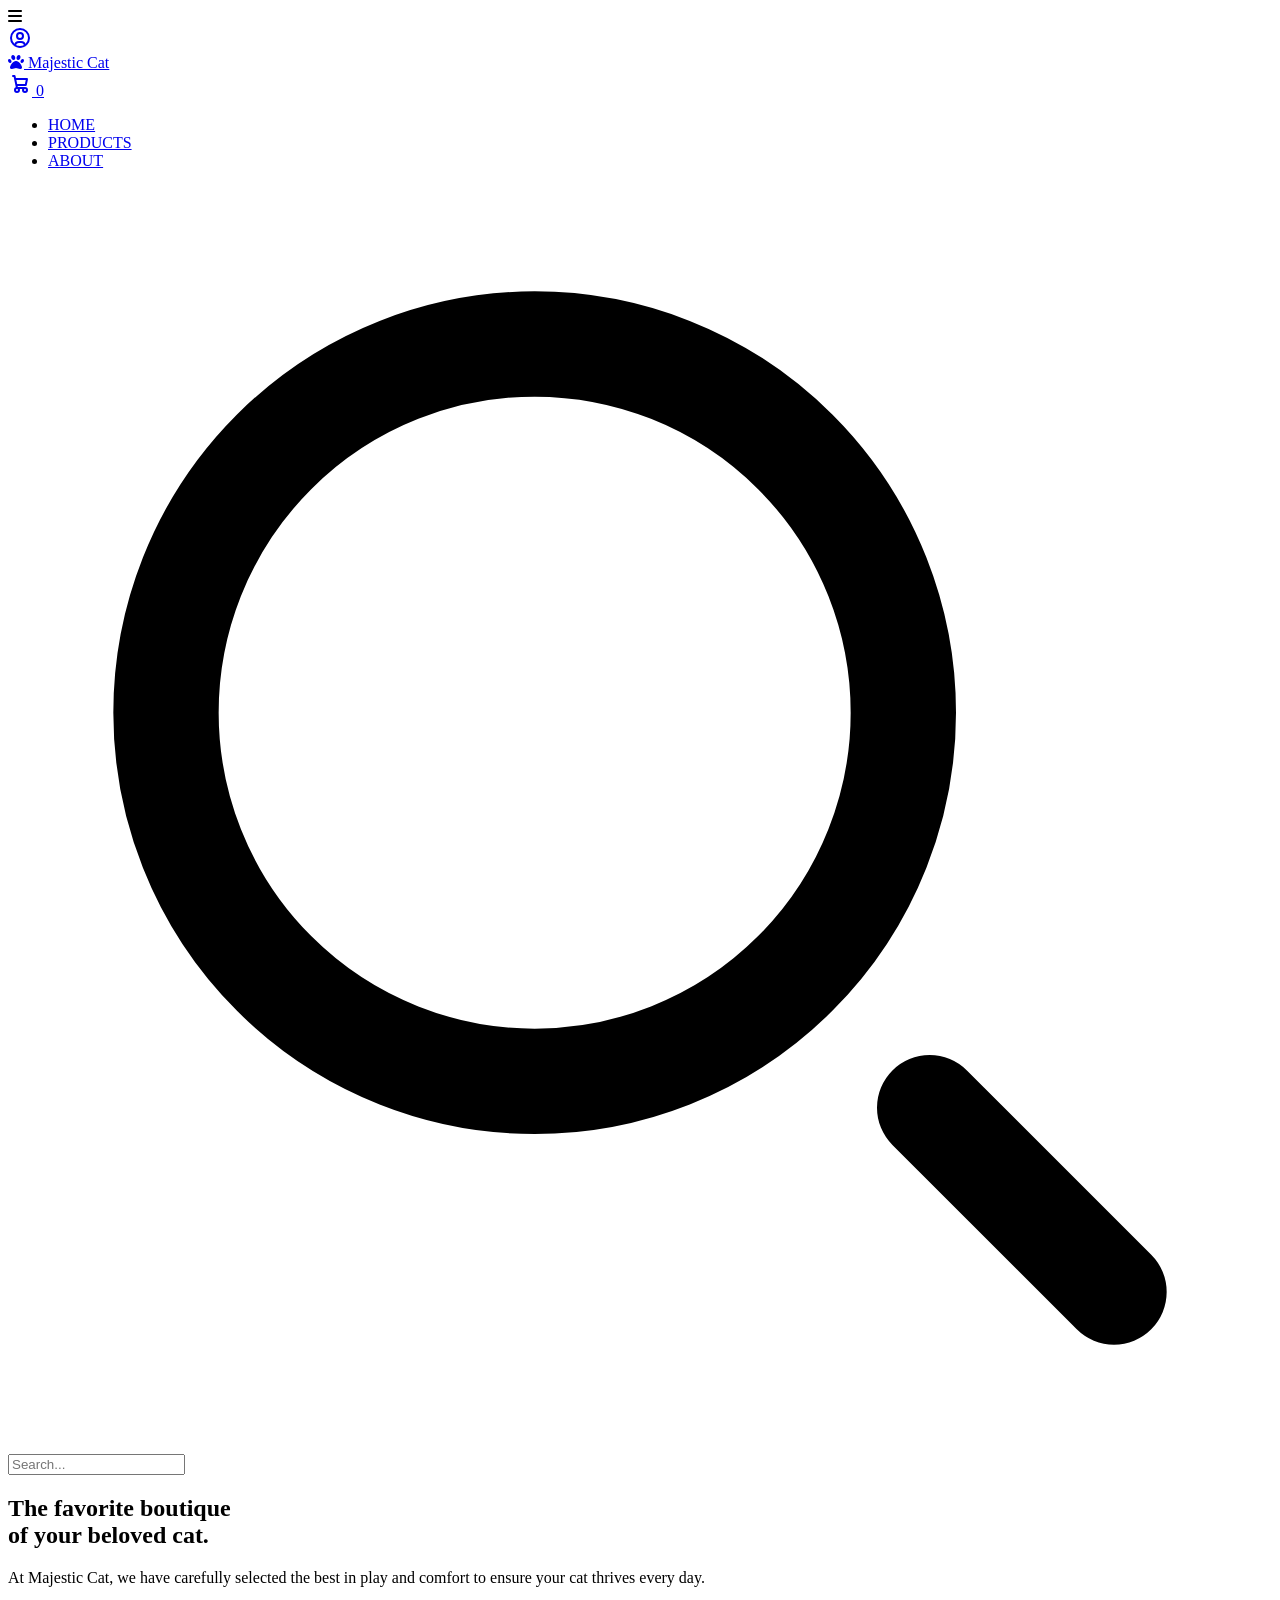
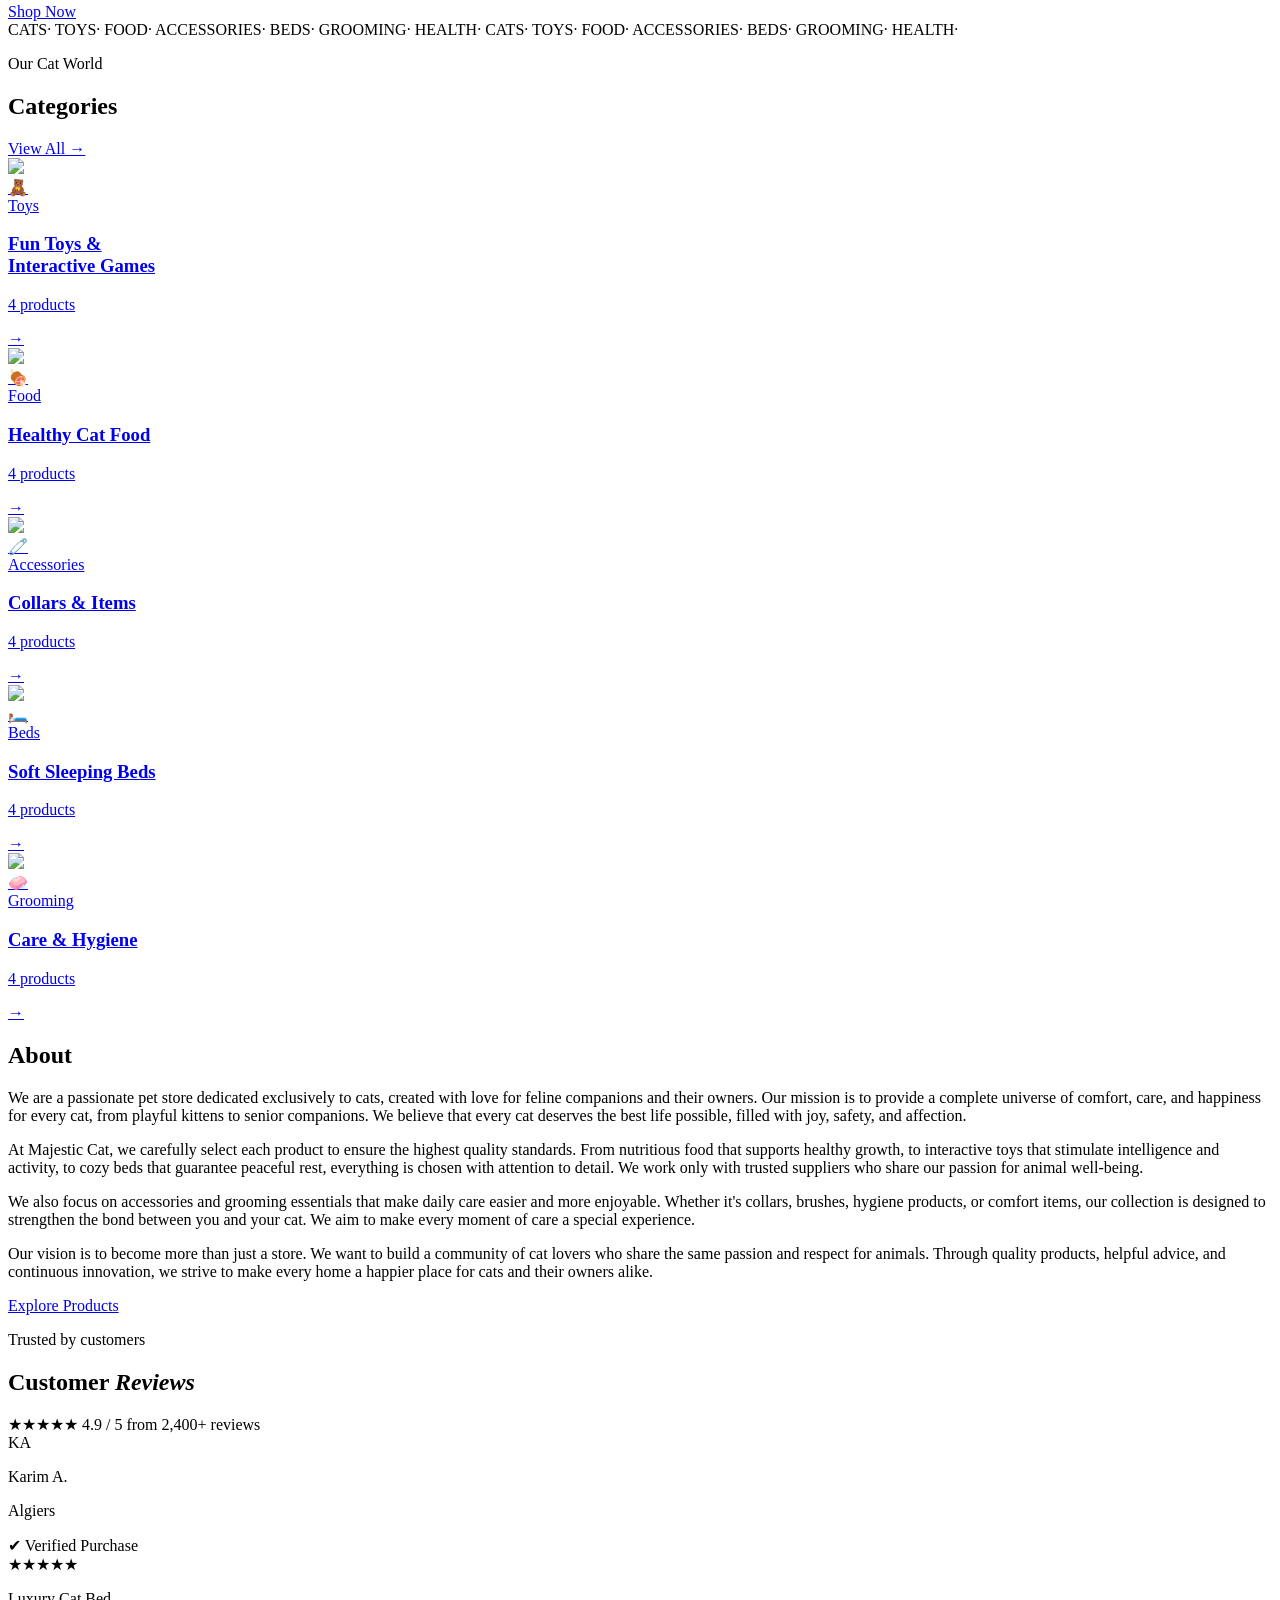
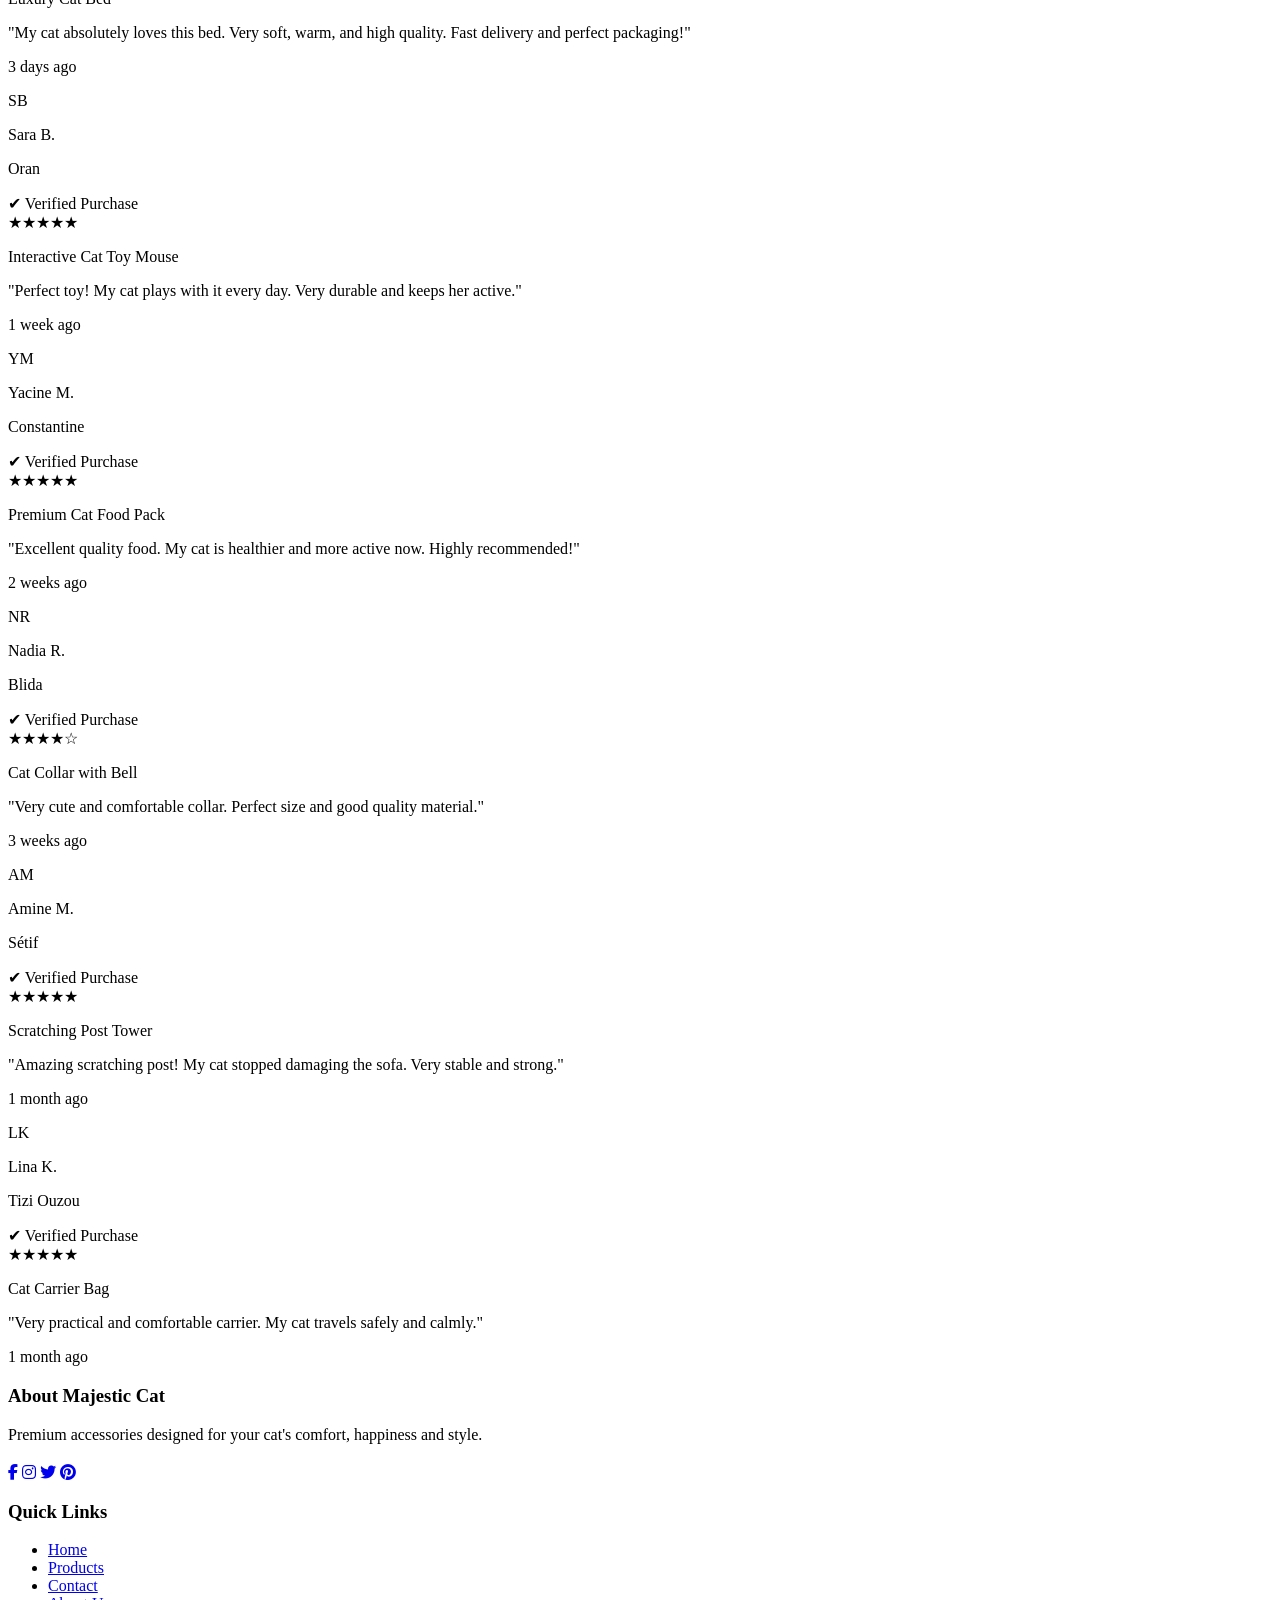
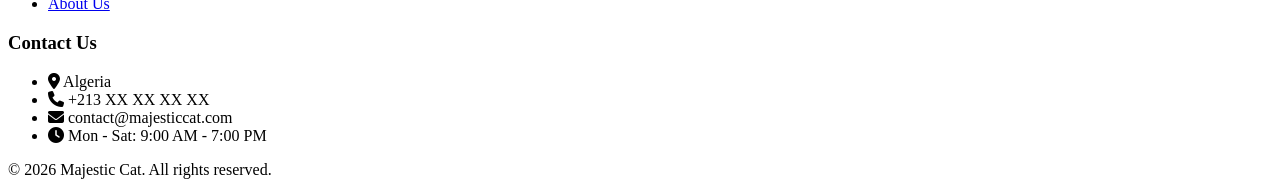
==== index.html @ dceed4c5 "Add files via upload" ====
<!DOCTYPE html>
<html lang="fr">
<head>
  <meta charset="UTF-8">
  <meta name="viewport" content="width=device-width,initial-scale=1">
  <link rel="stylesheet" href="https://cdnjs.cloudflare.com/ajax/libs/font-awesome/6.7.2/css/all.min.css">
  <link href="https://fonts.googleapis.com/css2?family=Playfair&family=Poppins&display=swap" rel="stylesheet">
  <title>Majestic Cat</title>
  <link rel="stylesheet" href="../css/index.css">
  <link rel="stylesheet" href="https://cdnjs.cloudflare.com/ajax/libs/font-awesome/6.5.0/css/all.min.css">
</head>
<body>
<header>
<div class="icons-bar">
<div class="menu-toggle">
    <i class="fa-solid fa-bars"></i>
</div>
    <div class="left-icon">
        <a href="login&register.html">
       <svg class="w-6 h-6 text-gray-800 dark:text-white" aria-hidden="true" xmlns="http://www.w3.org/2000/svg" width="24" height="24" fill="none" viewBox="0 0 24 24">
  <path stroke="currentColor" stroke-linecap="round" stroke-linejoin="round" stroke-width="2" d="M12 21a9 9 0 1 0 0-18 9 9 0 0 0 0 18Zm0 0a8.949 8.949 0 0 0 4.951-1.488A3.987 3.987 0 0 0 13 16h-2a3.987 3.987 0 0 0-3.951 3.512A8.948 8.948 0 0 0 12 21Zm3-11a3 3 0 1 1-6 0 3 3 0 0 1 6 0Z"/>
</svg>
        </a>
    </div>

     <a href="index.html" class="logo"> 
    <i class="fa-solid fa-paw"></i>
     Majestic Cat
    </a>
    <div class="right-icon">
         <a href="cart.html" class="cart">
    <svg class="w-6 h-6 text-gray-800 dark:text-white" aria-hidden="true" xmlns="http://www.w3.org/2000/svg" width="24" height="24" fill="none" viewBox="0 0 24 24">
  <path stroke="currentColor" stroke-linecap="round" stroke-linejoin="round" stroke-width="2" d="M5 4h1.5L9 16m0 0h8m-8 0a2 2 0 1 0 0 4 2 2 0 0 0 0-4Zm8 0a2 2 0 1 0 0 4 2 2 0 0 0 0-4Zm-8.5-3h9.25L19 7H7.312"/>
</svg>
<span class="cart-count">0</span>
        </a>
    </div>

</div>
<div>
    <nav>
        <ul>
            <li><a class="active" href="index.html">HOME</a></li>
            <li><a href="products.html">PRODUCTS</a></li>
            <li><a href="#about">ABOUT</a></li>
        </ul>
<div class="search-box">
    <svg class="search-icon" aria-hidden="true"
         xmlns="http://www.w3.org/2000/svg"
         fill="none"
         viewBox="0 0 24 24">
        <path stroke="currentColor"
              stroke-linecap="round"
              stroke-width="2"
              d="m21 21-3.5-3.5M17 10a7 7 0 1 1-14 0 7 7 0 0 1 14 0Z"/>
    </svg>

    <input type="text" placeholder="Search...">
</div>
    </nav>
</div>
</header>

   <section class="hero">
  <div class="img"></div>
  <div class="container">
    <div class="hero-content">
      <h1 class="hero-title">
        The favorite boutique  <br>
        <span>  of your beloved cat. </span>
      </h1>
      <p class="hero-text">
        At Majestic Cat, we have carefully selected the best in play and comfort to ensure your cat thrives every day.
      </p>
      <div class="hero-buttons">
        <a href="../html/products.html" class="btn btn-primary">Shop Now</a>
      </div>
    </div>
  </div>
</section>
  <!-- ══════════ MARQUES DÉFILANTES ══════════ -->
<div class="ticker-wrap">
  <div class="ticker">
    <span>CATS</span><span>·</span>
    <span>TOYS</span><span>·</span>
    <span>FOOD</span><span>·</span>
    <span>ACCESSORIES</span><span>·</span>
    <span>BEDS</span><span>·</span>
    <span>GROOMING</span><span>·</span>
    <span>HEALTH</span><span>·</span>
    <span>CATS</span><span>·</span>
    <span>TOYS</span><span>·</span>
    <span>FOOD</span><span>·</span>
    <span>ACCESSORIES</span><span>·</span>
    <span>BEDS</span><span>·</span>
    <span>GROOMING</span><span>·</span>
    <span>HEALTH</span><span>·</span>
  </div>
</div>

<!-- ══════════ CATÉGORIES ══════════ -->
<section class="categories" id="categories">
  <div class="container">

    <div class="section-header">
      <div>
        <p class="section-eyebrow">Our Cat World</p>
        <h2 class="section-title">Categories</h2>
      </div>
      <a href="../html/products.html" class="link-all">View All →</a>
    </div>

    <div class="cat-grid">

      <!-- BIG CARD -->
      <a href="../html/products.html?cat=Fun Toys Interactive Games " class="cat-big">
        <img src="../image/cat1.jpg" class="cat-img-photo"/>

        <div class="cat-glow"></div>

        <div class="cat-content">
          <span class="cat-emoji">🧸</span>
          <div>
            <span class="cat-chip">Toys</span>
            <h3 class="cat-title">Fun Toys &amp;<br>Interactive Games</h3>
            <p class="cat-count">4 products</p>
          </div>
          <div class="cat-arrow">→</div>
        </div>
      </a>

      <div class="cat-col">

        <div class="cat-row">

          <!-- FOOD -->
          <a href="content/produits.html?cat=food" class="cat-small">
            <img src="../image/cat2.jpg" class="cat-img-photo"/>

            <div class="cat-glow"></div>

            <div class="cat-content">
              <span class="cat-emoji">🍖</span>
              <div>
                <span class="cat-chip">Food</span>
                <h3 class="cat-title">Healthy Cat Food</h3>
                <p class="cat-count">4 products</p>
              </div>
              <div class="cat-arrow">→</div>
            </div>
          </a>

        </div>

        <div class="cat-row">

          <!-- ACCESSORIES -->
          <a href="content/produits.html?cat=accessories" class="cat-small">
            <img src="../image/cat3.jpg" class="cat-img-photo"/>

            <div class="cat-glow"></div>

            <div class="cat-content">
              <span class="cat-emoji">🧷</span>
              <div>
                <span class="cat-chip">Accessories</span>
                <h3 class="cat-title">Collars &amp; Items</h3>
                <p class="cat-count">4 products</p>
              </div>
              <div class="cat-arrow">→</div>
            </div>
          </a>

        </div>

      </div>

      <!-- SECOND COLUMN -->
      <div class="cat-col">

        <!-- BEDS -->
        <a href="produits.html?cat=beds" class="cat-small">
          <img src="../image/cat4.jpg" class="cat-img-photo"/>

          <div class="cat-glow"></div>

          <div class="cat-content">
            <span class="cat-emoji">🛏️</span>
            <div>
              <span class="cat-chip">Beds</span>
              <h3 class="cat-title">Soft Sleeping Beds</h3>
              <p class="cat-count">4 products</p>
            </div>
            <div class="cat-arrow">→</div>
          </div>
        </a>

        <!-- GROOMING -->
        <a href="content/produits.html?cat=grooming" class="cat-small">
          <img src="../image/cat5.jpg" class="cat-img-photo"/>

          <div class="cat-glow"></div>

          <div class="cat-content">
            <span class="cat-emoji">🧼</span>
            <div>
              <span class="cat-chip">Grooming</span>
              <h3 class="cat-title">Care & Hygiene</h3>
              <p class="cat-count">4 products</p>
            </div>
            <div class="cat-arrow">→</div>
          </div>
        </a>

      </div>

    </div>
  </div>
<!-- ══════════ ABOUT US ══════════ -->
<section class="about" id="about">
  <div class="container about-inner">

    <div class="about-content">

      <h2 class="about-title">About</h2>

      <p class="about-text">
We are a passionate pet store dedicated exclusively to cats, created with love for feline companions and their owners. Our mission is to provide a complete universe of comfort, care, and happiness for every cat, from playful kittens to senior companions. We believe that every cat deserves the best life possible, filled with joy, safety, and affection.
</p>

<p class="about-text">
At Majestic Cat, we carefully select each product to ensure the highest quality standards. From nutritious food that supports healthy growth, to interactive toys that stimulate intelligence and activity, to cozy beds that guarantee peaceful rest, everything is chosen with attention to detail. We work only with trusted suppliers who share our passion for animal well-being.
</p>

<p class="about-text">
We also focus on accessories and grooming essentials that make daily care easier and more enjoyable. Whether it's collars, brushes, hygiene products, or comfort items, our collection is designed to strengthen the bond between you and your cat. We aim to make every moment of care a special experience.
</p>

<p class="about-text">
Our vision is to become more than just a store. We want to build a community of cat lovers who share the same passion and respect for animals. Through quality products, helpful advice, and continuous innovation, we strive to make every home a happier place for cats and their owners alike.
</p>
      <a href="../html/product.html" class="btn-primary">
        Explore Products
      </a>

    </div>

  </div>
</section>
<!-- ══════════ REVIEWS SECTION ══════════ -->
<section class="avis-section">

  <div class="container">

    <div class="section-header">
      <div>
        <p class="section-eyebrow">Trusted by customers</p>
        <h2 class="section-title">Customer <em>Reviews</em></h2>
      </div>

      <div class="avis-stars-global">
        <span class="stars">★★★★★</span>
        <span class="note">4.9 / 5</span>
        <span class="nb-avis">from 2,400+ reviews</span>
      </div>
    </div>

    <div class="avis-grid">
 <!-- CARD 1 -->
  <div class="avis-card">
    <div class="avis-header">
      <div class="avis-avatar">KA</div>
      <div>
        <p class="avis-nom">Karim A.</p>
        <p class="avis-ville">Algiers</p>
      </div>
      <span class="avis-badge">✔ Verified Purchase</span>
    </div>

    <div class="avis-stars">★★★★★</div>
    <p class="avis-produit">Luxury Cat Bed</p>

    <p class="avis-texte">
      "My cat absolutely loves this bed. Very soft, warm, and high quality.
      Fast delivery and perfect packaging!"
    </p>

    <p class="avis-date">3 days ago</p>
  </div>

  <!-- CARD 2 -->
  <div class="avis-card">
    <div class="avis-header">
      <div class="avis-avatar">SB</div>
      <div>
        <p class="avis-nom">Sara B.</p>
        <p class="avis-ville">Oran</p>
      </div>
      <span class="avis-badge">✔ Verified Purchase</span>
    </div>

    <div class="avis-stars">★★★★★</div>
    <p class="avis-produit">Interactive Cat Toy Mouse</p>

    <p class="avis-texte">
      "Perfect toy! My cat plays with it every day.
      Very durable and keeps her active."
    </p>

    <p class="avis-date">1 week ago</p>
  </div>

  <!-- CARD 3 -->
  <div class="avis-card">
    <div class="avis-header">
      <div class="avis-avatar">YM</div>
      <div>
        <p class="avis-nom">Yacine M.</p>
        <p class="avis-ville">Constantine</p>
      </div>
      <span class="avis-badge">✔ Verified Purchase</span>
    </div>

    <div class="avis-stars">★★★★★</div>
    <p class="avis-produit">Premium Cat Food Pack</p>

    <p class="avis-texte">
      "Excellent quality food. My cat is healthier and more active now.
      Highly recommended!"
    </p>

    <p class="avis-date">2 weeks ago</p>
  </div>

  <!-- CARD 4 -->
  <div class="avis-card">
    <div class="avis-header">
      <div class="avis-avatar">NR</div>
      <div>
        <p class="avis-nom">Nadia R.</p>
        <p class="avis-ville">Blida</p>
      </div>
      <span class="avis-badge">✔ Verified Purchase</span>
    </div>

    <div class="avis-stars">★★★★☆</div>
    <p class="avis-produit">Cat Collar with Bell</p>

    <p class="avis-texte">
      "Very cute and comfortable collar.
      Perfect size and good quality material."
    </p>

    <p class="avis-date">3 weeks ago</p>
  </div>

  <!-- CARD 5 -->
  <div class="avis-card">
    <div class="avis-header">
      <div class="avis-avatar">AM</div>
      <div>
        <p class="avis-nom">Amine M.</p>
        <p class="avis-ville">Sétif</p>
      </div>
      <span class="avis-badge">✔ Verified Purchase</span>
    </div>

    <div class="avis-stars">★★★★★</div>
    <p class="avis-produit">Scratching Post Tower</p>

    <p class="avis-texte">
      "Amazing scratching post! My cat stopped damaging the sofa.
      Very stable and strong."
    </p>

    <p class="avis-date">1 month ago</p>
  </div>

  <!-- CARD 6 -->
  <div class="avis-card">
    <div class="avis-header">
      <div class="avis-avatar">LK</div>
      <div>
        <p class="avis-nom">Lina K.</p>
        <p class="avis-ville">Tizi Ouzou</p>
      </div>
      <span class="avis-badge">✔ Verified Purchase</span>
    </div>

    <div class="avis-stars">★★★★★</div>
    <p class="avis-produit">Cat Carrier Bag</p>

    <p class="avis-texte">
      "Very practical and comfortable carrier.
      My cat travels safely and calmly."
    </p>

    <p class="avis-date">1 month ago</p>
  </div>

</div>
</section>
</section>
</section>

 <footer>
<div class="container">
  <div class="footer-content">

    <div class="footer-column">
      <h3>About Majestic Cat</h3>

      <p style="margin-bottom:20px;">
        Premium accessories designed for your cat's comfort, happiness and style.
      </p>

      <div class="social-links">
        <a href="#"><i class="fab fa-facebook-f"></i></a>
        <a href="#"><i class="fab fa-instagram"></i></a>
        <a href="#"><i class="fab fa-twitter"></i></a>
        <a href="#"><i class="fab fa-pinterest"></i></a>
      </div>
    </div>

    <div class="footer-column">
      <h3>Quick Links</h3>

      <ul class="footer-links">
        <li><a href="home.html">Home</a></li>
        <li><a href="product.html">Products</a></li>
        <li><a href="contact.html">Contact</a></li>
        <li><a href="about.html">About Us</a></li>
      </ul>
    </div>

    <div class="footer-column">
      <h3>Contact Us</h3>

      <ul class="footer-links">
        <li><i class="fas fa-map-marker-alt"></i> Algeria</li>
        <li><i class="fas fa-phone"></i> +213 XX XX XX XX</li>
        <li><i class="fas fa-envelope"></i> contact@majesticcat.com</li>
        <li><i class="fas fa-clock"></i> Mon - Sat: 9:00 AM - 7:00 PM</li>
      </ul>
    </div>

  </div>

  <div class="copyright">
    © 2026 Majestic Cat. All rights reserved.
  </div>
</div>
</footer>
<script src="../js/index.js"></script>
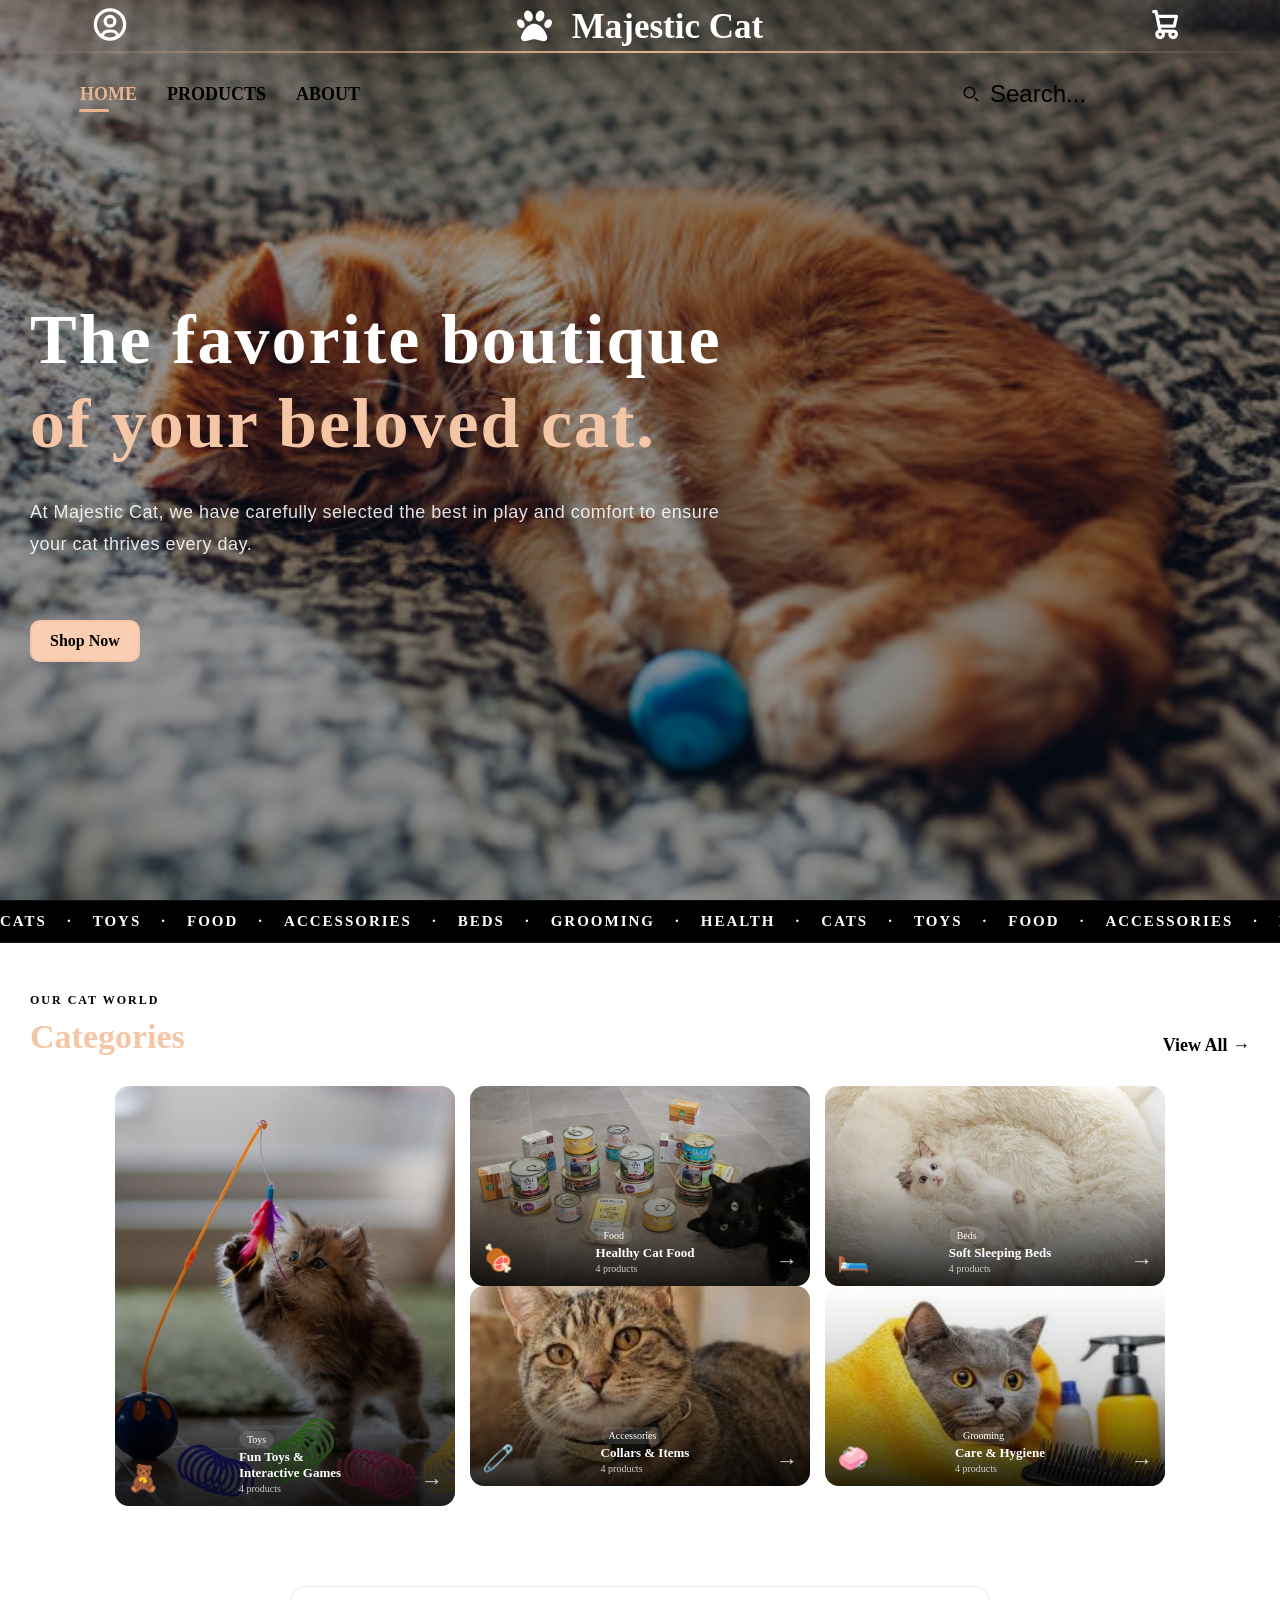
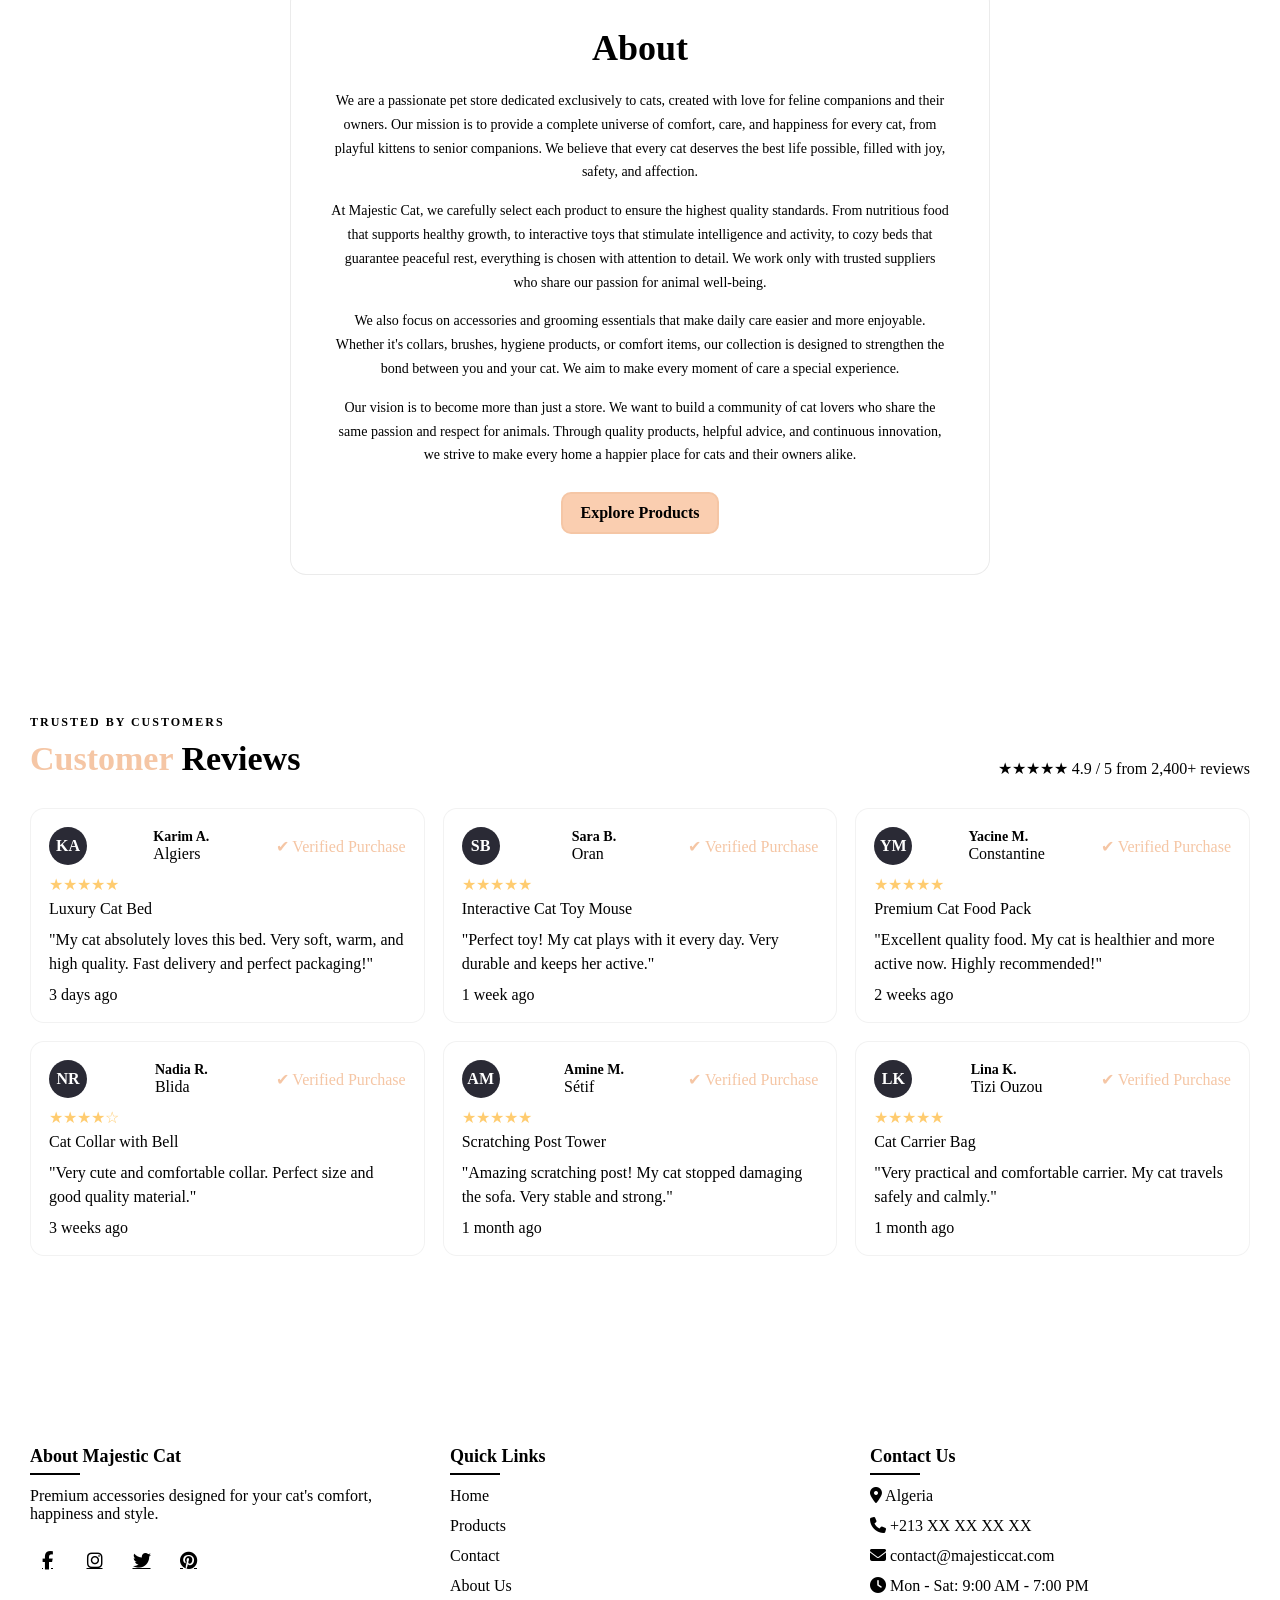
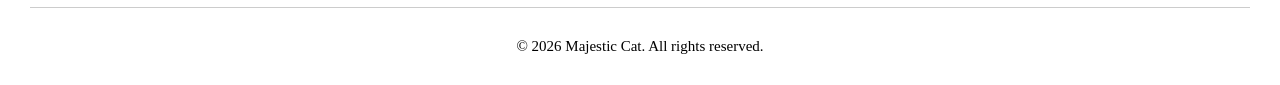
==== commit a03e2100: "Add index.html for Majestic Cat website This commit adds a new HTML file for the Majestic Cat websit" ====
--- a/index.html
+++ b/index.html
@@ -1,454 +1,454 @@
-<!DOCTYPE html>
-<html lang="fr">
-<head>
-  <meta charset="UTF-8">
-  <meta name="viewport" content="width=device-width,initial-scale=1">
-  <link rel="stylesheet" href="https://cdnjs.cloudflare.com/ajax/libs/font-awesome/6.7.2/css/all.min.css">
-  <link href="https://fonts.googleapis.com/css2?family=Playfair&family=Poppins&display=swap" rel="stylesheet">
-  <title>Majestic Cat</title>
-  <link rel="stylesheet" href="../css/index.css">
-  <link rel="stylesheet" href="https://cdnjs.cloudflare.com/ajax/libs/font-awesome/6.5.0/css/all.min.css">
-</head>
-<body>
-<header>
-<div class="icons-bar">
-<div class="menu-toggle">
-    <i class="fa-solid fa-bars"></i>
-</div>
-    <div class="left-icon">
-        <a href="login&register.html">
-       <svg class="w-6 h-6 text-gray-800 dark:text-white" aria-hidden="true" xmlns="http://www.w3.org/2000/svg" width="24" height="24" fill="none" viewBox="0 0 24 24">
-  <path stroke="currentColor" stroke-linecap="round" stroke-linejoin="round" stroke-width="2" d="M12 21a9 9 0 1 0 0-18 9 9 0 0 0 0 18Zm0 0a8.949 8.949 0 0 0 4.951-1.488A3.987 3.987 0 0 0 13 16h-2a3.987 3.987 0 0 0-3.951 3.512A8.948 8.948 0 0 0 12 21Zm3-11a3 3 0 1 1-6 0 3 3 0 0 1 6 0Z"/>
-</svg>
-        </a>
-    </div>
-
-     <a href="index.html" class="logo"> 
-    <i class="fa-solid fa-paw"></i>
-     Majestic Cat
-    </a>
-    <div class="right-icon">
-         <a href="cart.html" class="cart">
-    <svg class="w-6 h-6 text-gray-800 dark:text-white" aria-hidden="true" xmlns="http://www.w3.org/2000/svg" width="24" height="24" fill="none" viewBox="0 0 24 24">
-  <path stroke="currentColor" stroke-linecap="round" stroke-linejoin="round" stroke-width="2" d="M5 4h1.5L9 16m0 0h8m-8 0a2 2 0 1 0 0 4 2 2 0 0 0 0-4Zm8 0a2 2 0 1 0 0 4 2 2 0 0 0 0-4Zm-8.5-3h9.25L19 7H7.312"/>
-</svg>
-<span class="cart-count">0</span>
-        </a>
-    </div>
-
-</div>
-<div>
-    <nav>
-        <ul>
-            <li><a class="active" href="index.html">HOME</a></li>
-            <li><a href="products.html">PRODUCTS</a></li>
-            <li><a href="#about">ABOUT</a></li>
-        </ul>
-<div class="search-box">
-    <svg class="search-icon" aria-hidden="true"
-         xmlns="http://www.w3.org/2000/svg"
-         fill="none"
-         viewBox="0 0 24 24">
-        <path stroke="currentColor"
-              stroke-linecap="round"
-              stroke-width="2"
-              d="m21 21-3.5-3.5M17 10a7 7 0 1 1-14 0 7 7 0 0 1 14 0Z"/>
-    </svg>
-
-    <input type="text" placeholder="Search...">
-</div>
-    </nav>
-</div>
-</header>
-
-   <section class="hero">
-  <div class="img"></div>
-  <div class="container">
-    <div class="hero-content">
-      <h1 class="hero-title">
-        The favorite boutique  <br>
-        <span>  of your beloved cat. </span>
-      </h1>
-      <p class="hero-text">
-        At Majestic Cat, we have carefully selected the best in play and comfort to ensure your cat thrives every day.
-      </p>
-      <div class="hero-buttons">
-        <a href="../html/products.html" class="btn btn-primary">Shop Now</a>
-      </div>
-    </div>
-  </div>
-</section>
-  <!-- ══════════ MARQUES DÉFILANTES ══════════ -->
-<div class="ticker-wrap">
-  <div class="ticker">
-    <span>CATS</span><span>·</span>
-    <span>TOYS</span><span>·</span>
-    <span>FOOD</span><span>·</span>
-    <span>ACCESSORIES</span><span>·</span>
-    <span>BEDS</span><span>·</span>
-    <span>GROOMING</span><span>·</span>
-    <span>HEALTH</span><span>·</span>
-    <span>CATS</span><span>·</span>
-    <span>TOYS</span><span>·</span>
-    <span>FOOD</span><span>·</span>
-    <span>ACCESSORIES</span><span>·</span>
-    <span>BEDS</span><span>·</span>
-    <span>GROOMING</span><span>·</span>
-    <span>HEALTH</span><span>·</span>
-  </div>
-</div>
-
-<!-- ══════════ CATÉGORIES ══════════ -->
-<section class="categories" id="categories">
-  <div class="container">
-
-    <div class="section-header">
-      <div>
-        <p class="section-eyebrow">Our Cat World</p>
-        <h2 class="section-title">Categories</h2>
-      </div>
-      <a href="../html/products.html" class="link-all">View All →</a>
-    </div>
-
-    <div class="cat-grid">
-
-      <!-- BIG CARD -->
-      <a href="../html/products.html?cat=Fun Toys Interactive Games " class="cat-big">
-        <img src="../image/cat1.jpg" class="cat-img-photo"/>
-
-        <div class="cat-glow"></div>
-
-        <div class="cat-content">
-          <span class="cat-emoji">🧸</span>
-          <div>
-            <span class="cat-chip">Toys</span>
-            <h3 class="cat-title">Fun Toys &amp;<br>Interactive Games</h3>
-            <p class="cat-count">4 products</p>
-          </div>
-          <div class="cat-arrow">→</div>
-        </div>
-      </a>
-
-      <div class="cat-col">
-
-        <div class="cat-row">
-
-          <!-- FOOD -->
-          <a href="content/produits.html?cat=food" class="cat-small">
-            <img src="../image/cat2.jpg" class="cat-img-photo"/>
-
-            <div class="cat-glow"></div>
-
-            <div class="cat-content">
-              <span class="cat-emoji">🍖</span>
-              <div>
-                <span class="cat-chip">Food</span>
-                <h3 class="cat-title">Healthy Cat Food</h3>
-                <p class="cat-count">4 products</p>
-              </div>
-              <div class="cat-arrow">→</div>
-            </div>
-          </a>
-
-        </div>
-
-        <div class="cat-row">
-
-          <!-- ACCESSORIES -->
-          <a href="content/produits.html?cat=accessories" class="cat-small">
-            <img src="../image/cat3.jpg" class="cat-img-photo"/>
-
-            <div class="cat-glow"></div>
-
-            <div class="cat-content">
-              <span class="cat-emoji">🧷</span>
-              <div>
-                <span class="cat-chip">Accessories</span>
-                <h3 class="cat-title">Collars &amp; Items</h3>
-                <p class="cat-count">4 products</p>
-              </div>
-              <div class="cat-arrow">→</div>
-            </div>
-          </a>
-
-        </div>
-
-      </div>
-
-      <!-- SECOND COLUMN -->
-      <div class="cat-col">
-
-        <!-- BEDS -->
-        <a href="produits.html?cat=beds" class="cat-small">
-          <img src="../image/cat4.jpg" class="cat-img-photo"/>
-
-          <div class="cat-glow"></div>
-
-          <div class="cat-content">
-            <span class="cat-emoji">🛏️</span>
-            <div>
-              <span class="cat-chip">Beds</span>
-              <h3 class="cat-title">Soft Sleeping Beds</h3>
-              <p class="cat-count">4 products</p>
-            </div>
-            <div class="cat-arrow">→</div>
-          </div>
-        </a>
-
-        <!-- GROOMING -->
-        <a href="content/produits.html?cat=grooming" class="cat-small">
-          <img src="../image/cat5.jpg" class="cat-img-photo"/>
-
-          <div class="cat-glow"></div>
-
-          <div class="cat-content">
-            <span class="cat-emoji">🧼</span>
-            <div>
-              <span class="cat-chip">Grooming</span>
-              <h3 class="cat-title">Care & Hygiene</h3>
-              <p class="cat-count">4 products</p>
-            </div>
-            <div class="cat-arrow">→</div>
-          </div>
-        </a>
-
-      </div>
-
-    </div>
-  </div>
-<!-- ══════════ ABOUT US ══════════ -->
-<section class="about" id="about">
-  <div class="container about-inner">
-
-    <div class="about-content">
-
-      <h2 class="about-title">About</h2>
-
-      <p class="about-text">
-We are a passionate pet store dedicated exclusively to cats, created with love for feline companions and their owners. Our mission is to provide a complete universe of comfort, care, and happiness for every cat, from playful kittens to senior companions. We believe that every cat deserves the best life possible, filled with joy, safety, and affection.
-</p>
-
-<p class="about-text">
-At Majestic Cat, we carefully select each product to ensure the highest quality standards. From nutritious food that supports healthy growth, to interactive toys that stimulate intelligence and activity, to cozy beds that guarantee peaceful rest, everything is chosen with attention to detail. We work only with trusted suppliers who share our passion for animal well-being.
-</p>
-
-<p class="about-text">
-We also focus on accessories and grooming essentials that make daily care easier and more enjoyable. Whether it's collars, brushes, hygiene products, or comfort items, our collection is designed to strengthen the bond between you and your cat. We aim to make every moment of care a special experience.
-</p>
-
-<p class="about-text">
-Our vision is to become more than just a store. We want to build a community of cat lovers who share the same passion and respect for animals. Through quality products, helpful advice, and continuous innovation, we strive to make every home a happier place for cats and their owners alike.
-</p>
-      <a href="../html/product.html" class="btn-primary">
-        Explore Products
-      </a>
-
-    </div>
-
-  </div>
-</section>
-<!-- ══════════ REVIEWS SECTION ══════════ -->
-<section class="avis-section">
-
-  <div class="container">
-
-    <div class="section-header">
-      <div>
-        <p class="section-eyebrow">Trusted by customers</p>
-        <h2 class="section-title">Customer <em>Reviews</em></h2>
-      </div>
-
-      <div class="avis-stars-global">
-        <span class="stars">★★★★★</span>
-        <span class="note">4.9 / 5</span>
-        <span class="nb-avis">from 2,400+ reviews</span>
-      </div>
-    </div>
-
-    <div class="avis-grid">
- <!-- CARD 1 -->
-  <div class="avis-card">
-    <div class="avis-header">
-      <div class="avis-avatar">KA</div>
-      <div>
-        <p class="avis-nom">Karim A.</p>
-        <p class="avis-ville">Algiers</p>
-      </div>
-      <span class="avis-badge">✔ Verified Purchase</span>
-    </div>
-
-    <div class="avis-stars">★★★★★</div>
-    <p class="avis-produit">Luxury Cat Bed</p>
-
-    <p class="avis-texte">
-      "My cat absolutely loves this bed. Very soft, warm, and high quality.
-      Fast delivery and perfect packaging!"
-    </p>
-
-    <p class="avis-date">3 days ago</p>
-  </div>
-
-  <!-- CARD 2 -->
-  <div class="avis-card">
-    <div class="avis-header">
-      <div class="avis-avatar">SB</div>
-      <div>
-        <p class="avis-nom">Sara B.</p>
-        <p class="avis-ville">Oran</p>
-      </div>
-      <span class="avis-badge">✔ Verified Purchase</span>
-    </div>
-
-    <div class="avis-stars">★★★★★</div>
-    <p class="avis-produit">Interactive Cat Toy Mouse</p>
-
-    <p class="avis-texte">
-      "Perfect toy! My cat plays with it every day.
-      Very durable and keeps her active."
-    </p>
-
-    <p class="avis-date">1 week ago</p>
-  </div>
-
-  <!-- CARD 3 -->
-  <div class="avis-card">
-    <div class="avis-header">
-      <div class="avis-avatar">YM</div>
-      <div>
-        <p class="avis-nom">Yacine M.</p>
-        <p class="avis-ville">Constantine</p>
-      </div>
-      <span class="avis-badge">✔ Verified Purchase</span>
-    </div>
-
-    <div class="avis-stars">★★★★★</div>
-    <p class="avis-produit">Premium Cat Food Pack</p>
-
-    <p class="avis-texte">
-      "Excellent quality food. My cat is healthier and more active now.
-      Highly recommended!"
-    </p>
-
-    <p class="avis-date">2 weeks ago</p>
-  </div>
-
-  <!-- CARD 4 -->
-  <div class="avis-card">
-    <div class="avis-header">
-      <div class="avis-avatar">NR</div>
-      <div>
-        <p class="avis-nom">Nadia R.</p>
-        <p class="avis-ville">Blida</p>
-      </div>
-      <span class="avis-badge">✔ Verified Purchase</span>
-    </div>
-
-    <div class="avis-stars">★★★★☆</div>
-    <p class="avis-produit">Cat Collar with Bell</p>
-
-    <p class="avis-texte">
-      "Very cute and comfortable collar.
-      Perfect size and good quality material."
-    </p>
-
-    <p class="avis-date">3 weeks ago</p>
-  </div>
-
-  <!-- CARD 5 -->
-  <div class="avis-card">
-    <div class="avis-header">
-      <div class="avis-avatar">AM</div>
-      <div>
-        <p class="avis-nom">Amine M.</p>
-        <p class="avis-ville">Sétif</p>
-      </div>
-      <span class="avis-badge">✔ Verified Purchase</span>
-    </div>
-
-    <div class="avis-stars">★★★★★</div>
-    <p class="avis-produit">Scratching Post Tower</p>
-
-    <p class="avis-texte">
-      "Amazing scratching post! My cat stopped damaging the sofa.
-      Very stable and strong."
-    </p>
-
-    <p class="avis-date">1 month ago</p>
-  </div>
-
-  <!-- CARD 6 -->
-  <div class="avis-card">
-    <div class="avis-header">
-      <div class="avis-avatar">LK</div>
-      <div>
-        <p class="avis-nom">Lina K.</p>
-        <p class="avis-ville">Tizi Ouzou</p>
-      </div>
-      <span class="avis-badge">✔ Verified Purchase</span>
-    </div>
-
-    <div class="avis-stars">★★★★★</div>
-    <p class="avis-produit">Cat Carrier Bag</p>
-
-    <p class="avis-texte">
-      "Very practical and comfortable carrier.
-      My cat travels safely and calmly."
-    </p>
-
-    <p class="avis-date">1 month ago</p>
-  </div>
-
-</div>
-</section>
-</section>
-</section>
-
- <footer>
-<div class="container">
-  <div class="footer-content">
-
-    <div class="footer-column">
-      <h3>About Majestic Cat</h3>
-
-      <p style="margin-bottom:20px;">
-        Premium accessories designed for your cat's comfort, happiness and style.
-      </p>
-
-      <div class="social-links">
-        <a href="#"><i class="fab fa-facebook-f"></i></a>
-        <a href="#"><i class="fab fa-instagram"></i></a>
-        <a href="#"><i class="fab fa-twitter"></i></a>
-        <a href="#"><i class="fab fa-pinterest"></i></a>
-      </div>
-    </div>
-
-    <div class="footer-column">
-      <h3>Quick Links</h3>
-
-      <ul class="footer-links">
-        <li><a href="home.html">Home</a></li>
-        <li><a href="product.html">Products</a></li>
-        <li><a href="contact.html">Contact</a></li>
-        <li><a href="about.html">About Us</a></li>
-      </ul>
-    </div>
-
-    <div class="footer-column">
-      <h3>Contact Us</h3>
-
-      <ul class="footer-links">
-        <li><i class="fas fa-map-marker-alt"></i> Algeria</li>
-        <li><i class="fas fa-phone"></i> +213 XX XX XX XX</li>
-        <li><i class="fas fa-envelope"></i> contact@majesticcat.com</li>
-        <li><i class="fas fa-clock"></i> Mon - Sat: 9:00 AM - 7:00 PM</li>
-      </ul>
-    </div>
-
-  </div>
-
-  <div class="copyright">
-    © 2026 Majestic Cat. All rights reserved.
-  </div>
-</div>
-</footer>
-<script src="../js/index.js"></script>+<!DOCTYPE html>
+<html lang="fr">
+<head>
+  <meta charset="UTF-8">
+  <meta name="viewport" content="width=device-width,initial-scale=1">
+  <link rel="stylesheet" href="https://cdnjs.cloudflare.com/ajax/libs/font-awesome/6.7.2/css/all.min.css">
+  <link href="https://fonts.googleapis.com/css2?family=Playfair&family=Poppins&display=swap" rel="stylesheet">
+  <title>Majestic Cat</title>
+  <link rel="stylesheet" href="../css/index.css">
+  <link rel="stylesheet" href="https://cdnjs.cloudflare.com/ajax/libs/font-awesome/6.5.0/css/all.min.css">
+</head>
+<body>
+<header>
+<div class="icons-bar">
+<div class="menu-toggle">
+    <i class="fa-solid fa-bars"></i>
+</div>
+    <div class="left-icon">
+        <a href="login&register.html">
+       <svg class="w-6 h-6 text-gray-800 dark:text-white" aria-hidden="true" xmlns="http://www.w3.org/2000/svg" width="24" height="24" fill="none" viewBox="0 0 24 24">
+  <path stroke="currentColor" stroke-linecap="round" stroke-linejoin="round" stroke-width="2" d="M12 21a9 9 0 1 0 0-18 9 9 0 0 0 0 18Zm0 0a8.949 8.949 0 0 0 4.951-1.488A3.987 3.987 0 0 0 13 16h-2a3.987 3.987 0 0 0-3.951 3.512A8.948 8.948 0 0 0 12 21Zm3-11a3 3 0 1 1-6 0 3 3 0 0 1 6 0Z"/>
+</svg>
+        </a>
+    </div>
+
+     <a href="index.html" class="logo"> 
+    <i class="fa-solid fa-paw"></i>
+     Majestic Cat
+    </a>
+    <div class="right-icon">
+         <a href="cart.html" class="cart">
+    <svg class="w-6 h-6 text-gray-800 dark:text-white" aria-hidden="true" xmlns="http://www.w3.org/2000/svg" width="24" height="24" fill="none" viewBox="0 0 24 24">
+  <path stroke="currentColor" stroke-linecap="round" stroke-linejoin="round" stroke-width="2" d="M5 4h1.5L9 16m0 0h8m-8 0a2 2 0 1 0 0 4 2 2 0 0 0 0-4Zm8 0a2 2 0 1 0 0 4 2 2 0 0 0 0-4Zm-8.5-3h9.25L19 7H7.312"/>
+</svg>
+<span class="cart-count">0</span>
+        </a>
+    </div>
+
+</div>
+<div>
+    <nav>
+        <ul>
+            <li><a class="active" href="index.html">HOME</a></li>
+            <li><a href="products.html">PRODUCTS</a></li>
+            <li><a href="#about">ABOUT</a></li>
+        </ul>
+<div class="search-box">
+    <svg class="search-icon" aria-hidden="true"
+         xmlns="http://www.w3.org/2000/svg"
+         fill="none"
+         viewBox="0 0 24 24">
+        <path stroke="currentColor"
+              stroke-linecap="round"
+              stroke-width="2"
+              d="m21 21-3.5-3.5M17 10a7 7 0 1 1-14 0 7 7 0 0 1 14 0Z"/>
+    </svg>
+
+    <input type="text" placeholder="Search...">
+</div>
+    </nav>
+</div>
+</header>
+
+   <section class="hero">
+  <div class="img"></div>
+  <div class="container">
+    <div class="hero-content">
+      <h1 class="hero-title">
+        The favorite boutique  <br>
+        <span>  of your beloved cat. </span>
+      </h1>
+      <p class="hero-text">
+        At Majestic Cat, we have carefully selected the best in play and comfort to ensure your cat thrives every day.
+      </p>
+      <div class="hero-buttons">
+        <a href="../html/products.html" class="btn btn-primary">Shop Now</a>
+      </div>
+    </div>
+  </div>
+</section>
+  <!-- ══════════ MARQUES DÉFILANTES ══════════ -->
+<div class="ticker-wrap">
+  <div class="ticker">
+    <span>CATS</span><span>·</span>
+    <span>TOYS</span><span>·</span>
+    <span>FOOD</span><span>·</span>
+    <span>ACCESSORIES</span><span>·</span>
+    <span>BEDS</span><span>·</span>
+    <span>GROOMING</span><span>·</span>
+    <span>HEALTH</span><span>·</span>
+    <span>CATS</span><span>·</span>
+    <span>TOYS</span><span>·</span>
+    <span>FOOD</span><span>·</span>
+    <span>ACCESSORIES</span><span>·</span>
+    <span>BEDS</span><span>·</span>
+    <span>GROOMING</span><span>·</span>
+    <span>HEALTH</span><span>·</span>
+  </div>
+</div>
+
+<!-- ══════════ CATÉGORIES ══════════ -->
+<section class="categories" id="categories">
+  <div class="container">
+
+    <div class="section-header">
+      <div>
+        <p class="section-eyebrow">Our Cat World</p>
+        <h2 class="section-title">Categories</h2>
+      </div>
+      <a href="../html/products.html" class="link-all">View All →</a>
+    </div>
+
+    <div class="cat-grid">
+
+      <!-- BIG CARD -->
+      <a href="../html/products.html?cat=Fun Toys Interactive Games " class="cat-big">
+        <img src="../image/cat1.jpg" class="cat-img-photo"/>
+
+        <div class="cat-glow"></div>
+
+        <div class="cat-content">
+          <span class="cat-emoji">🧸</span>
+          <div>
+            <span class="cat-chip">Toys</span>
+            <h3 class="cat-title">Fun Toys &amp;<br>Interactive Games</h3>
+            <p class="cat-count">4 products</p>
+          </div>
+          <div class="cat-arrow">→</div>
+        </div>
+      </a>
+
+      <div class="cat-col">
+
+        <div class="cat-row">
+
+          <!-- FOOD -->
+          <a href="content/produits.html?cat=food" class="cat-small">
+            <img src="../image/cat2.jpg" class="cat-img-photo"/>
+
+            <div class="cat-glow"></div>
+
+            <div class="cat-content">
+              <span class="cat-emoji">🍖</span>
+              <div>
+                <span class="cat-chip">Food</span>
+                <h3 class="cat-title">Healthy Cat Food</h3>
+                <p class="cat-count">4 products</p>
+              </div>
+              <div class="cat-arrow">→</div>
+            </div>
+          </a>
+
+        </div>
+
+        <div class="cat-row">
+
+          <!-- ACCESSORIES -->
+          <a href="content/produits.html?cat=accessories" class="cat-small">
+            <img src="../image/cat3.jpg" class="cat-img-photo"/>
+
+            <div class="cat-glow"></div>
+
+            <div class="cat-content">
+              <span class="cat-emoji">🧷</span>
+              <div>
+                <span class="cat-chip">Accessories</span>
+                <h3 class="cat-title">Collars &amp; Items</h3>
+                <p class="cat-count">4 products</p>
+              </div>
+              <div class="cat-arrow">→</div>
+            </div>
+          </a>
+
+        </div>
+
+      </div>
+
+      <!-- SECOND COLUMN -->
+      <div class="cat-col">
+
+        <!-- BEDS -->
+        <a href="produits.html?cat=beds" class="cat-small">
+          <img src="../image/cat4.jpg" class="cat-img-photo"/>
+
+          <div class="cat-glow"></div>
+
+          <div class="cat-content">
+            <span class="cat-emoji">🛏️</span>
+            <div>
+              <span class="cat-chip">Beds</span>
+              <h3 class="cat-title">Soft Sleeping Beds</h3>
+              <p class="cat-count">4 products</p>
+            </div>
+            <div class="cat-arrow">→</div>
+          </div>
+        </a>
+
+        <!-- GROOMING -->
+        <a href="content/produits.html?cat=grooming" class="cat-small">
+          <img src="../image/cat5.jpg" class="cat-img-photo"/>
+
+          <div class="cat-glow"></div>
+
+          <div class="cat-content">
+            <span class="cat-emoji">🧼</span>
+            <div>
+              <span class="cat-chip">Grooming</span>
+              <h3 class="cat-title">Care & Hygiene</h3>
+              <p class="cat-count">4 products</p>
+            </div>
+            <div class="cat-arrow">→</div>
+          </div>
+        </a>
+
+      </div>
+
+    </div>
+  </div>
+<!-- ══════════ ABOUT US ══════════ -->
+<section class="about" id="about">
+  <div class="container about-inner">
+
+    <div class="about-content">
+
+      <h2 class="about-title">About</h2>
+
+      <p class="about-text">
+We are a passionate pet store dedicated exclusively to cats, created with love for feline companions and their owners. Our mission is to provide a complete universe of comfort, care, and happiness for every cat, from playful kittens to senior companions. We believe that every cat deserves the best life possible, filled with joy, safety, and affection.
+</p>
+
+<p class="about-text">
+At Majestic Cat, we carefully select each product to ensure the highest quality standards. From nutritious food that supports healthy growth, to interactive toys that stimulate intelligence and activity, to cozy beds that guarantee peaceful rest, everything is chosen with attention to detail. We work only with trusted suppliers who share our passion for animal well-being.
+</p>
+
+<p class="about-text">
+We also focus on accessories and grooming essentials that make daily care easier and more enjoyable. Whether it's collars, brushes, hygiene products, or comfort items, our collection is designed to strengthen the bond between you and your cat. We aim to make every moment of care a special experience.
+</p>
+
+<p class="about-text">
+Our vision is to become more than just a store. We want to build a community of cat lovers who share the same passion and respect for animals. Through quality products, helpful advice, and continuous innovation, we strive to make every home a happier place for cats and their owners alike.
+</p>
+      <a href="../html/product.html" class="btn-primary">
+        Explore Products
+      </a>
+
+    </div>
+
+  </div>
+</section>
+<!-- ══════════ REVIEWS SECTION ══════════ -->
+<section class="avis-section">
+
+  <div class="container">
+
+    <div class="section-header">
+      <div>
+        <p class="section-eyebrow">Trusted by customers</p>
+        <h2 class="section-title">Customer <em>Reviews</em></h2>
+      </div>
+
+      <div class="avis-stars-global">
+        <span class="stars">★★★★★</span>
+        <span class="note">4.9 / 5</span>
+        <span class="nb-avis">from 2,400+ reviews</span>
+      </div>
+    </div>
+
+    <div class="avis-grid">
+ <!-- CARD 1 -->
+  <div class="avis-card">
+    <div class="avis-header">
+      <div class="avis-avatar">KA</div>
+      <div>
+        <p class="avis-nom">Karim A.</p>
+        <p class="avis-ville">Algiers</p>
+      </div>
+      <span class="avis-badge">✔ Verified Purchase</span>
+    </div>
+
+    <div class="avis-stars">★★★★★</div>
+    <p class="avis-produit">Luxury Cat Bed</p>
+
+    <p class="avis-texte">
+      "My cat absolutely loves this bed. Very soft, warm, and high quality.
+      Fast delivery and perfect packaging!"
+    </p>
+
+    <p class="avis-date">3 days ago</p>
+  </div>
+
+  <!-- CARD 2 -->
+  <div class="avis-card">
+    <div class="avis-header">
+      <div class="avis-avatar">SB</div>
+      <div>
+        <p class="avis-nom">Sara B.</p>
+        <p class="avis-ville">Oran</p>
+      </div>
+      <span class="avis-badge">✔ Verified Purchase</span>
+    </div>
+
+    <div class="avis-stars">★★★★★</div>
+    <p class="avis-produit">Interactive Cat Toy Mouse</p>
+
+    <p class="avis-texte">
+      "Perfect toy! My cat plays with it every day.
+      Very durable and keeps her active."
+    </p>
+
+    <p class="avis-date">1 week ago</p>
+  </div>
+
+  <!-- CARD 3 -->
+  <div class="avis-card">
+    <div class="avis-header">
+      <div class="avis-avatar">YM</div>
+      <div>
+        <p class="avis-nom">Yacine M.</p>
+        <p class="avis-ville">Constantine</p>
+      </div>
+      <span class="avis-badge">✔ Verified Purchase</span>
+    </div>
+
+    <div class="avis-stars">★★★★★</div>
+    <p class="avis-produit">Premium Cat Food Pack</p>
+
+    <p class="avis-texte">
+      "Excellent quality food. My cat is healthier and more active now.
+      Highly recommended!"
+    </p>
+
+    <p class="avis-date">2 weeks ago</p>
+  </div>
+
+  <!-- CARD 4 -->
+  <div class="avis-card">
+    <div class="avis-header">
+      <div class="avis-avatar">NR</div>
+      <div>
+        <p class="avis-nom">Nadia R.</p>
+        <p class="avis-ville">Blida</p>
+      </div>
+      <span class="avis-badge">✔ Verified Purchase</span>
+    </div>
+
+    <div class="avis-stars">★★★★☆</div>
+    <p class="avis-produit">Cat Collar with Bell</p>
+
+    <p class="avis-texte">
+      "Very cute and comfortable collar.
+      Perfect size and good quality material."
+    </p>
+
+    <p class="avis-date">3 weeks ago</p>
+  </div>
+
+  <!-- CARD 5 -->
+  <div class="avis-card">
+    <div class="avis-header">
+      <div class="avis-avatar">AM</div>
+      <div>
+        <p class="avis-nom">Amine M.</p>
+        <p class="avis-ville">Sétif</p>
+      </div>
+      <span class="avis-badge">✔ Verified Purchase</span>
+    </div>
+
+    <div class="avis-stars">★★★★★</div>
+    <p class="avis-produit">Scratching Post Tower</p>
+
+    <p class="avis-texte">
+      "Amazing scratching post! My cat stopped damaging the sofa.
+      Very stable and strong."
+    </p>
+
+    <p class="avis-date">1 month ago</p>
+  </div>
+
+  <!-- CARD 6 -->
+  <div class="avis-card">
+    <div class="avis-header">
+      <div class="avis-avatar">LK</div>
+      <div>
+        <p class="avis-nom">Lina K.</p>
+        <p class="avis-ville">Tizi Ouzou</p>
+      </div>
+      <span class="avis-badge">✔ Verified Purchase</span>
+    </div>
+
+    <div class="avis-stars">★★★★★</div>
+    <p class="avis-produit">Cat Carrier Bag</p>
+
+    <p class="avis-texte">
+      "Very practical and comfortable carrier.
+      My cat travels safely and calmly."
+    </p>
+
+    <p class="avis-date">1 month ago</p>
+  </div>
+
+</div>
+</section>
+</section>
+</section>
+
+ <footer>
+<div class="container">
+  <div class="footer-content">
+
+    <div class="footer-column">
+      <h3>About Majestic Cat</h3>
+
+      <p style="margin-bottom:20px;">
+        Premium accessories designed for your cat's comfort, happiness and style.
+      </p>
+
+      <div class="social-links">
+        <a href="#"><i class="fab fa-facebook-f"></i></a>
+        <a href="#"><i class="fab fa-instagram"></i></a>
+        <a href="#"><i class="fab fa-twitter"></i></a>
+        <a href="#"><i class="fab fa-pinterest"></i></a>
+      </div>
+    </div>
+
+    <div class="footer-column">
+      <h3>Quick Links</h3>
+
+      <ul class="footer-links">
+        <li><a href="home.html">Home</a></li>
+        <li><a href="product.html">Products</a></li>
+        <li><a href="contact.html">Contact</a></li>
+        <li><a href="about.html">About Us</a></li>
+      </ul>
+    </div>
+
+    <div class="footer-column">
+      <h3>Contact Us</h3>
+
+      <ul class="footer-links">
+        <li><i class="fas fa-map-marker-alt"></i> Algeria</li>
+        <li><i class="fas fa-phone"></i> +213 XX XX XX XX</li>
+        <li><i class="fas fa-envelope"></i> contact@majesticcat.com</li>
+        <li><i class="fas fa-clock"></i> Mon - Sat: 9:00 AM - 7:00 PM</li>
+      </ul>
+    </div>
+
+  </div>
+
+  <div class="copyright">
+    © 2026 Majestic Cat. All rights reserved.
+  </div>
+</div>
+</footer>
+<script src="../js/index.js"></script>
--- a/css/index.css
+++ b/css/index.css
@@ -0,0 +1,1043 @@
+@import url('https://fonts.googleapis.com/css2?family=Inter:wght@300;400;500;600;700;800&display=swap');
+*{
+    margin:0;
+    padding:0;
+    box-sizing:border-box;
+}
+ body {
+  margin: 0;
+  padding: 0;
+  height: 100%;
+  overflow-x: hidden;
+}
+header {
+  position:absolute;
+  top: 0;
+  left: 0;
+  width: 100%;
+  z-index: 1000;
+}
+.logo{
+    display:flex;
+    align-items:center;
+    gap:20px;
+    justify-self:center;
+    font-size:35px;
+    font-weight:700;
+  color: white; 
+  cursor: pointer;
+  text-decoration: none;  
+}
+.logo:hover{
+    transform: scale(1.08);
+    color: #e8b48f;
+}
+.icons-bar {
+  height: 55px;
+  display: flex;
+  justify-content: space-between;
+  align-items: center;
+  padding: 0 80px;
+  box-shadow: 0 4px 10px rgba(0,0,0,0.08);
+  position: relative;
+  border-bottom: 2px solid transparent;
+  overflow: hidden;
+}
+.icons-bar::after{
+  content: "";
+  position: absolute;
+  bottom: 0;
+  left: 0;
+  height: 2px;
+  width: 100%;
+
+  background: linear-gradient(
+    90deg,
+    transparent,
+    #e8b48f,
+    transparent
+  );
+
+  transform: scaleX(0);
+  transform-origin: left;
+
+  animation: lineMove 1.2s ease forwards;
+  animation-delay: 1s;
+}
+@keyframes lineMove{
+  to{
+    transform: scaleX(1);
+  }
+}
+.left-icon a{
+    transition:all .3s ease;
+    display:inline-flex;
+    transform:translateX(10px);
+}
+.left-icon a:hover{
+    transform:translateX(-5px) scale(1.08);
+    color:#f5c6a5;
+}
+.right-icon a{
+    transition:all .3s ease;
+    display:inline-flex;
+    transform:translateX(-15px);
+}
+.right-icon a:hover{
+    transform:translateX(-5px) scale(1.08);
+    color:#f5c6a5;
+}
+.left-icon a,
+.right-icon a{
+    color:white;
+    font-size:30px;
+    text-decoration:none;
+}
+.left-icon svg,
+.right-icon svg{
+    width: 40px;
+    height: 39px;
+}
+.cart{
+    position: relative;
+    display: inline-block;
+}
+.cart-count{
+    position: absolute;
+    top: -6px;
+    right: -10px;
+    color: #f5c6a5;
+    font-size: 18px;
+    font-weight: bold;
+    width: 36px;
+    height: 18px;
+    border-radius: 50%;
+    display: flex;
+    align-items: center;
+    justify-content: center;
+    opacity: 0;
+    visibility: hidden;
+     transition: 0.1s ease;
+}
+.menu-toggle{
+    display: none;
+    font-size: 35px;
+    cursor: pointer;
+}
+
+.search-box{
+    position: relative;
+    width: 250px;
+    transition:.4s ease;
+}
+.search-box input{
+    width: 100%;
+    padding: 10px 15px 10px 40px; /* space left for icon */
+    border: none;
+    border-radius: 30px;
+    outline: none;
+    background:transparent;
+     transition:.4s ease;
+      font-size: 24px;
+      color: black;
+}
+.search-box input::placeholder{
+    color: #000;
+}
+.search-icon{
+    position: absolute;
+    left: 12px;
+    top: 50%;
+    transform: translateY(-50%);
+    width: 18px;
+    height: 18px;
+    color: #000;
+    pointer-events: none;
+}
+.search-box input:focus{
+    transform:scale(1.03);
+    box-shadow:0 0 20px rgba(243, 203, 175, 0.4);
+    color: #000;
+}
+.search-box:hover{
+    transform:translateY(-3px);
+}
+@media(max-width: 768px){
+    nav ul{
+        display: none;
+        flex-direction: column;
+        background: white;
+        position: absolute;
+        top: 120px;
+        left: 0;
+        width: 100%;
+        padding: 20px;
+    }
+
+    nav ul.active{
+        display: flex;
+    }
+
+    .menu-toggle{
+        display: block;
+    }
+}
+
+nav{
+    display:flex;
+    justify-content:space-between;
+    align-items:center;
+    padding:15px 80px;
+  opacity: 0;
+  transform: translateY(-20px);
+  animation: navIn 10s ease forwards;
+}
+@keyframes navIn{
+  to{
+    opacity: 1;
+    transform: translateY(0);
+  }
+}
+nav ul{
+    display:flex;
+    gap:30px;
+    list-style:none;
+}
+
+nav li{
+    list-style:none;
+}
+
+nav a{
+    text-decoration:none;
+    color:#000;
+    font-weight:600;
+    position:relative;
+    padding-bottom:8px;
+     transition:all .3s ease;
+      font-size: 18px; 
+  font-weight: 650;
+}
+
+/* HOME active */
+nav a.active{
+    color:#e8b48f;
+}
+nav a.active::after{
+  content:"";
+  position:absolute;
+  bottom:0;
+  left:25%;
+  width:30px;   /* 👈 هذا هو طول الخط (قصّرو أو كبرو) */
+  height:3px;
+  background:#e8b48f;
+  transform:translateX(-50%);
+  border-radius:10px;
+}
+    nav a:hover{
+    color:#f5c6a5;
+    transform:translateY(-3px);
+}
+nav ul li:not(:first-child) a:hover::before{
+    content:"";
+    position:absolute;
+    left:0;
+    bottom:0;
+    width:100%;
+    height:2px;
+    background:#e8b48f;
+}
+.img {
+  position: absolute;
+  inset: 0;
+  width: 100%;
+  height: 100%;
+  background-size: cover;
+  background-position: center;
+  background-repeat: no-repeat;
+  z-index: 1;
+   opacity: 0;
+    transform: scale(1.15);
+    transition: all 2s ease;
+}
+
+.img::before {
+  content: "";
+  position: absolute;
+  inset: 0;
+  background: rgba(0,0,0,0.4);
+  z-index: 2;
+
+}
+.img.show {
+    opacity: 1;
+    transform: scale(1);
+}
+
+.hero {
+  position: relative;
+  height: 100vh;
+  width: 100%;
+  overflow: hidden;
+  display: flex;
+  align-items: center;
+}
+.container {
+  position: relative;
+  z-index: 5;
+  width: 100%;
+  padding: 0 30px;
+}
+.hero-content {
+  max-width: 800px;
+  animation: fadeInUp 1s ease-out;
+   color: white;
+    animation: fadeUp 1s ease forwards;
+     margin-top: 60px;
+}
+@keyframes fadeInUp {
+  from {
+    opacity: 0;
+    transform: translateY(40px);
+  }
+
+  to {
+    opacity: 1;
+    transform: translateY(0);
+  }
+}
+.hero-title {
+   font-size: 70px;  /* تكبير */
+  line-height: 1.2;
+  margin-bottom: 30px;
+  letter-spacing: 2px;
+  font-family: 'Playfair Display', serif;
+  font-weight: 600;
+
+}
+
+.hero-title span {
+  display: inline-block;
+  opacity: 0;
+  transform: translateY(20px);
+  animation: spanFade 1s ease forwards;
+  animation-delay: 0.6s;
+  color: #f5c6a5;
+  line-height: 1,1;
+}
+@keyframes spanFade {
+  to {
+    opacity: 1;
+    transform: translateY(0);
+  }
+}
+.hero-text {
+   margin-top: 20px;
+  margin-bottom: 50px;
+  font-size: 18px;
+  line-height: 1.8;
+  max-width: 700px;
+  color: rgba(255, 255, 255, 0.88);
+  font-family: 'Montserrat', sans-serif;
+  font-weight: 300;
+  letter-spacing: 0.5px;
+}
+.hero-buttons {
+  display: flex;
+  gap: 50px;
+  margin-top: 40px;
+  align-items: center;
+}
+.hero-title span {
+  display: inline-block;
+  opacity: 0;
+  transform: translateY(20px);
+  animation: spanFade 1s ease forwards;
+  animation-delay: 0.6s;
+  color: #f5c6a5;
+  line-height: 1.1;
+}
+@keyframes spanFade {
+  to {
+    opacity: 1;
+    transform: translateY(0);
+  }
+}
+.btn-primary{
+  background: transparent;
+  color: #f5c6a5;
+  border: 2px solid #f5c6a5;
+  padding: 16px 40px;
+  border-radius: 50px;
+  font-size: 16px;
+  font-weight: 600;
+
+  transition: 0.3s ease;
+   opacity: 0;
+  transform: translateY(20px);
+  animation: btnIn 1s ease forwards;
+  animation-delay: 1.2s;
+}
+@keyframes btnIn{
+  to{
+    opacity: 1;
+    transform: translateY(0);
+  }
+}
+.btn-primary:hover {
+  background:#f5c6a5 ;
+  transform: translateY(-3px);
+}
+@media (max-width: 768px) {
+    .container {
+        padding: 0 25px;
+    }
+
+    .hero-title {
+        font-size: 42px;
+    }
+
+    .hero-text {
+        font-size: 16px;
+    }
+
+    .btn-primary {
+        padding: 12px 25px;
+    }
+}
+
+.ticker-wrap{
+  width:100%;
+  overflow:hidden;
+  background:black;
+  border-top:1px solid rgba(255, 209, 209, 0.06);
+  border-bottom:1px solid rgba(255,255,255,0.06);
+  padding:12px 0;
+}
+
+.ticker{
+  display:flex;
+  gap:20px;
+  white-space:nowrap;
+  animation:scroll 20s linear infinite;
+}
+
+.ticker span{
+  font-size:15px;
+  font-weight:650;
+  letter-spacing:2px;
+  color:#ffffff;
+  text-transform:uppercase;
+}
+
+@keyframes scroll{
+  0%{transform:translateX(0);}
+  100%{transform:translateX(-50%);}
+}
+
+/* =========================
+   CAT SECTION BACKGROUND
+========================= */
+.categories{
+  padding:60px 0;
+  background:linear-gradient(180deg,#ffffff);
+}
+
+/* =========================
+   HEADER
+========================= */
+.section-header{
+  display:flex;
+  justify-content:space-between;
+  align-items:flex-end;
+  margin-bottom:30px;
+}
+.section-eyebrow{
+  font-size: 40px;   /* كان 12px */
+  letter-spacing: 3px;
+  text-transform: uppercase;
+  color: #000 !important;
+
+  transform: translateY(-10px); /* 👈 يطلع لفوق قليلاً */
+  font-weight: 600;
+}
+.section-title{
+  font-size:34px;
+  font-weight:700;
+  color:#f5c6a5 !important;
+}
+.link-all{
+  font-size: 18px;   /* تكبير */
+  font-weight: 600;
+  color: #000;
+  text-decoration: none;
+  transition: 0.3s;
+}
+.link-all:hover{
+  color: #f5c6a5;
+  transform: translateX(5px);
+}
+ /* =========================
+   GRID (متوازن + صغير)
+========================= */
+.cat-grid{
+  display:grid;
+  grid-template-columns:repeat(3, 1fr);
+  gap:15px;
+  max-width:1050px;
+  margin:auto;
+}
+
+/* =========================
+   ALL CARDS SAME SIZE
+========================= */
+.cat-big,
+.cat-small{
+  position:relative;
+  height:180px;   /* نفس الحجم للجميع */
+  border-radius:14px;
+  overflow:hidden;
+  display:block;
+  transition:0.4s ease;
+}
+
+.cat-big:hover,
+.cat-small:hover{
+  transform:translateY(-5px);
+}
+
+/* =========================
+   IMAGE
+========================= */
+.cat-img-photo{
+  width:100%;
+  height:100%;
+  object-fit:cover;
+  transition:0.5s ease;
+}
+
+.cat-big:hover img,
+.cat-small:hover img{
+  transform:scale(1.06);
+}
+
+/* =========================
+   OVERLAY
+========================= */
+.cat-glow{
+  position:absolute;
+  inset:0;
+  background:linear-gradient(
+    to top,
+    rgba(0,0,0,0.85),
+    rgba(0,0,0,0.25),
+    transparent
+  );
+}
+
+/* =========================
+   CONTENT
+========================= */
+.cat-content{
+  position:absolute;
+  bottom:12px;
+  left:12px;
+  right:12px;
+  display:flex;
+  align-items:flex-end;
+  justify-content:space-between;
+  gap:10px;
+  color:#fff;
+}
+
+/* emoji */
+.cat-emoji{
+  font-size:18px;
+}
+
+/* chip */
+.cat-chip{
+  font-size:10px;
+  padding:3px 8px;
+  border-radius:20px;
+  background:rgba(255,255,255,0.12);
+  backdrop-filter:blur(6px);
+}
+
+/* title */
+.cat-title{
+  font-size:13px;
+  font-weight:600;
+  margin:2px 0;
+}
+
+/* count */
+.cat-count{
+  font-size:10px;
+  color:#ccc;
+}
+
+/* arrow */
+.cat-arrow{
+  font-size:16px;
+  opacity:0.8;
+  transition:0.3s;
+}
+
+.cat-big:hover .cat-arrow,
+.cat-small:hover .cat-arrow{
+  transform:translateX(4px);
+  opacity:1;
+}
+
+/* =========================
+   RESPONSIVE
+========================= */
+@media (max-width:900px){
+  .cat-grid{
+    grid-template-columns:1fr;
+  }
+
+  .cat-big,
+  .cat-small{
+    height:150px;
+  }
+}
+.cat-big{
+  min-height:420px;
+}
+
+.cat-small{
+  min-height:200px;
+}
+/* =========================
+   IMAGES
+========================= */
+.cat-img-photo{
+  width:100%;
+  height:100%;
+  object-fit:cover;
+  transition:0.5s ease;
+}
+
+.cat-big:hover img,
+.cat-small:hover img{
+  transform:scale(1.08);
+}
+
+/* =========================
+   DARK OVERLAY
+========================= */
+.cat-glow{
+  position:absolute;
+  inset:0;
+  background:linear-gradient(
+    to top,
+    rgba(0,0,0,0.85),
+    rgba(0,0,0,0.2),
+    transparent
+  );
+}
+/* emoji */
+.cat-emoji{
+  font-size:26px;
+}
+
+/* arrow */
+.cat-arrow{
+  font-size:22px;
+  opacity:0.8;
+  transition:0.3s;
+}
+
+/* =========================
+   RESPONSIVE
+========================= */
+@media (max-width:900px){
+  .cat-grid{
+    grid-template-columns:1fr;
+  }
+
+  .cat-big{
+    min-height:300px;
+  }
+
+  .cat-small{
+    min-height:180px;
+  }
+
+  .section-header{
+    flex-direction:column;
+    align-items:flex-start;
+    gap:10px;
+  }
+}
+ /* =========================
+   HERO IMAGE
+========================= */
+.hero-img-wrap{
+  position:relative;
+  width:100%;
+  height:70vh;
+  overflow:hidden;
+}
+
+.hero-img{
+  width:100%;
+  height:100%;
+  object-fit:cover;
+  transform:scale(1.05);
+}
+
+.hero-img-overlay{
+  position:absolute;
+  inset:0;
+  background:linear-gradient(
+    to bottom,
+    rgba(0,0,0,0.3),
+    rgba(0,0,0,0.85)
+  );
+}
+/* =========================
+   REVIEWS SECTION
+========================= */
+.avis-section{
+  padding:70px 0;
+  background:#ffffff;
+}
+
+.section-header{
+  display:flex;
+  justify-content:space-between;
+  align-items:flex-end;
+  margin-bottom:30px;
+}
+
+.section-eyebrow{
+  font-size:12px;
+  letter-spacing:2px;
+  color:#aaa;
+  text-transform:uppercase;
+}
+
+.section-title{
+  font-size:34px;
+  color:#fff;
+}
+
+.section-title em{
+  color:#000000;
+  font-style:normal;
+}
+
+.avis-stars-global{
+  text-align:right;
+  color:#000000;
+}
+
+.avis-grid{
+  display:grid;
+  grid-template-columns:repeat(3, 1fr);
+  gap:18px;
+}
+
+/* CARD */
+.avis-card{
+  background:#ffffff;
+  padding:18px;
+  border-radius:14px;
+  transition:0.3s;
+  border:1px solid rgba(0, 0, 0, 0.05);
+}
+
+.avis-card:hover{
+  transform:translateY(-5px);
+  border-color:rgba(0, 0, 0, 0.3);
+}
+
+/* HEADER */
+.avis-header{
+  display:flex;
+  justify-content:space-between;
+  align-items:center;
+  margin-bottom:10px;
+}
+
+.avis-avatar{
+  width:38px;
+  height:38px;
+  border-radius:50%;
+  background:#2a2a35;
+  display:flex;
+  align-items:center;
+  justify-content:center;
+  font-weight:600;
+  color:#fff;
+}
+
+.avis-nom{
+  font-size:14px;
+  font-weight:600;
+}
+
+.avis-ville{
+  font-size:16px;
+  color:#000000;
+}
+
+.avis-badge{
+  font-size:16px;
+  color:#f5c6a5;
+}
+
+/* CONTENT */
+.avis-stars{
+  color:#ffcc70;
+  margin:6px 0;
+}
+
+.avis-produit{
+  font-size:16px;
+  color:#000000;
+}
+
+.avis-texte{
+  font-size:16px;
+  color:#000000;
+  line-height:1.5;
+  margin:10px 0;
+}
+
+.avis-date{
+  font-size:16px;
+  color:#000000;
+}
+
+/* =========================
+   RESPONSIVE
+========================= */
+@media (max-width:900px){
+
+  .promo-inner{
+    flex-direction:column;
+    text-align:center;
+  }
+
+  .avis-grid{
+    grid-template-columns:1fr;
+  }
+
+  .section-header{
+    flex-direction:column;
+    align-items:flex-start;
+    gap:10px;
+  }
+
+  .promo-visual{
+    margin-top:20px;
+  }
+}
+/* =========================
+   ABOUT US SECTION
+========================= */
+.about{
+  position:relative;
+  padding:80px 0;
+  background:white;
+}
+
+/* overlay dark */
+.about::before{
+  content:"";
+  position:absolute;
+  inset:0;
+  background:rgba(255, 255, 255, 0.75);
+}
+
+/* container */
+.about-inner{
+  position:relative;
+  display:flex;
+  justify-content:center;
+  align-items:center;
+  text-align:center;
+}
+
+/* box content */
+.about-content{
+  max-width:700px;
+  background:#ffffff;
+  padding:40px;
+  border-radius:16px;
+  backdrop-filter:blur(8px);
+  border:1px solid rgba(0, 0, 0, 0.08);
+}
+
+/* title */
+.about-title{
+  font-size:36px;
+  color:#000;
+  margin-bottom:20px;
+}
+
+/* text */
+.about-text{
+  font-size:14px;
+  color:#000;
+  line-height:1.7;
+  margin-bottom:15px;
+}
+
+/* button reuse */
+.btn-primary{
+  display:inline-flex;
+  align-items:center;
+  gap:8px;
+  padding:10px 18px;
+  border-radius:10px;
+  background:#faceb0;
+  color:#000;
+  text-decoration:none;
+  font-weight:600;
+  margin-top:10px;
+  transition:0.3s;
+}
+
+.btn-primary:hover{
+  transform:translateY(-3px);
+}
+
+/* =========================
+   RESPONSIVE
+========================= */
+@media (max-width:768px){
+  .about-content{
+    padding:25px;
+  }
+
+  .about-title{
+    font-size:28px;
+  }
+}  
+.hidden-reveal{
+  opacity:0;
+  transform:translateY(40px);
+  transition:all .8s ease;
+}
+
+.show-reveal{
+  opacity:1;
+  transform:translateY(0);
+}
+
+.product-card,
+.avis-card,
+.cat-big,
+.cat-small{
+  transition:transform .25s ease;
+  transform-style:preserve-3d;
+}
+.container{
+  width:100%;
+  padding:0 30px;
+}
+footer{
+  padding:60px 0 30px;
+}
+
+.footer-content{
+  display:grid;
+  grid-template-columns:repeat(auto-fit,minmax(250px,1fr));
+  gap:40px;
+}
+
+/* ===== TITLES (About / Quick Links / Contact Us) ===== */
+.footer-column h3{
+  margin-bottom:20px;
+  position:relative;
+  color:#000;
+  font-size:18px;
+  font-weight:700;
+}
+
+.footer-column h3::after{
+  content:"";
+  position:absolute;
+  bottom:-8px;
+  left:0;
+  width:50px;
+  height:2px;
+  background:#000; /* خط تحت العنوان */
+}
+
+/* ===== TEXT ===== */
+.footer-column p,
+.footer-links li,
+.footer-links a{
+  color:#000;
+}
+
+/* ===== LINKS ===== */
+.footer-links{
+  list-style:none;
+  padding:0;
+}
+
+.footer-links li{
+  margin-bottom:12px;
+}
+.social-links{
+  display:flex;
+  gap:12px;
+}
+
+.copyright{
+  text-align:center;
+  padding-top:30px;
+  border-top:1px solid rgba(0,0,0,0.2);
+  font-size:15px;
+  color:#000;
+}
+.social-links a{
+  font-size:18px;
+  color:#000;
+  transition:0.3s;
+  display:inline-flex;
+  width:35px;
+  height:35px;
+  align-items:center;
+  justify-content:center;
+  border-radius:50%;
+}
+
+.social-links a:hover{
+  background:#000;
+  color:#fff;
+  transform:translateY(-3px) scale(1.2);
+}
+.footer-links a{
+  color:#000;
+  text-decoration:none;
+  transition:0.3s;
+  position:relative;
+}
+
+/* خط يظهر من اليسار */
+.footer-links a::after{
+  content:"";
+  position:absolute;
+  left:0;
+  bottom:-3px;
+  width:0%;
+  height:2px;
+  background:#000;
+  transition:0.3s;
+}
+
+.footer-links a:hover::after{
+  width:100%;
+}
+
+.footer-links a:hover{
+  padding-left:6px;
+}
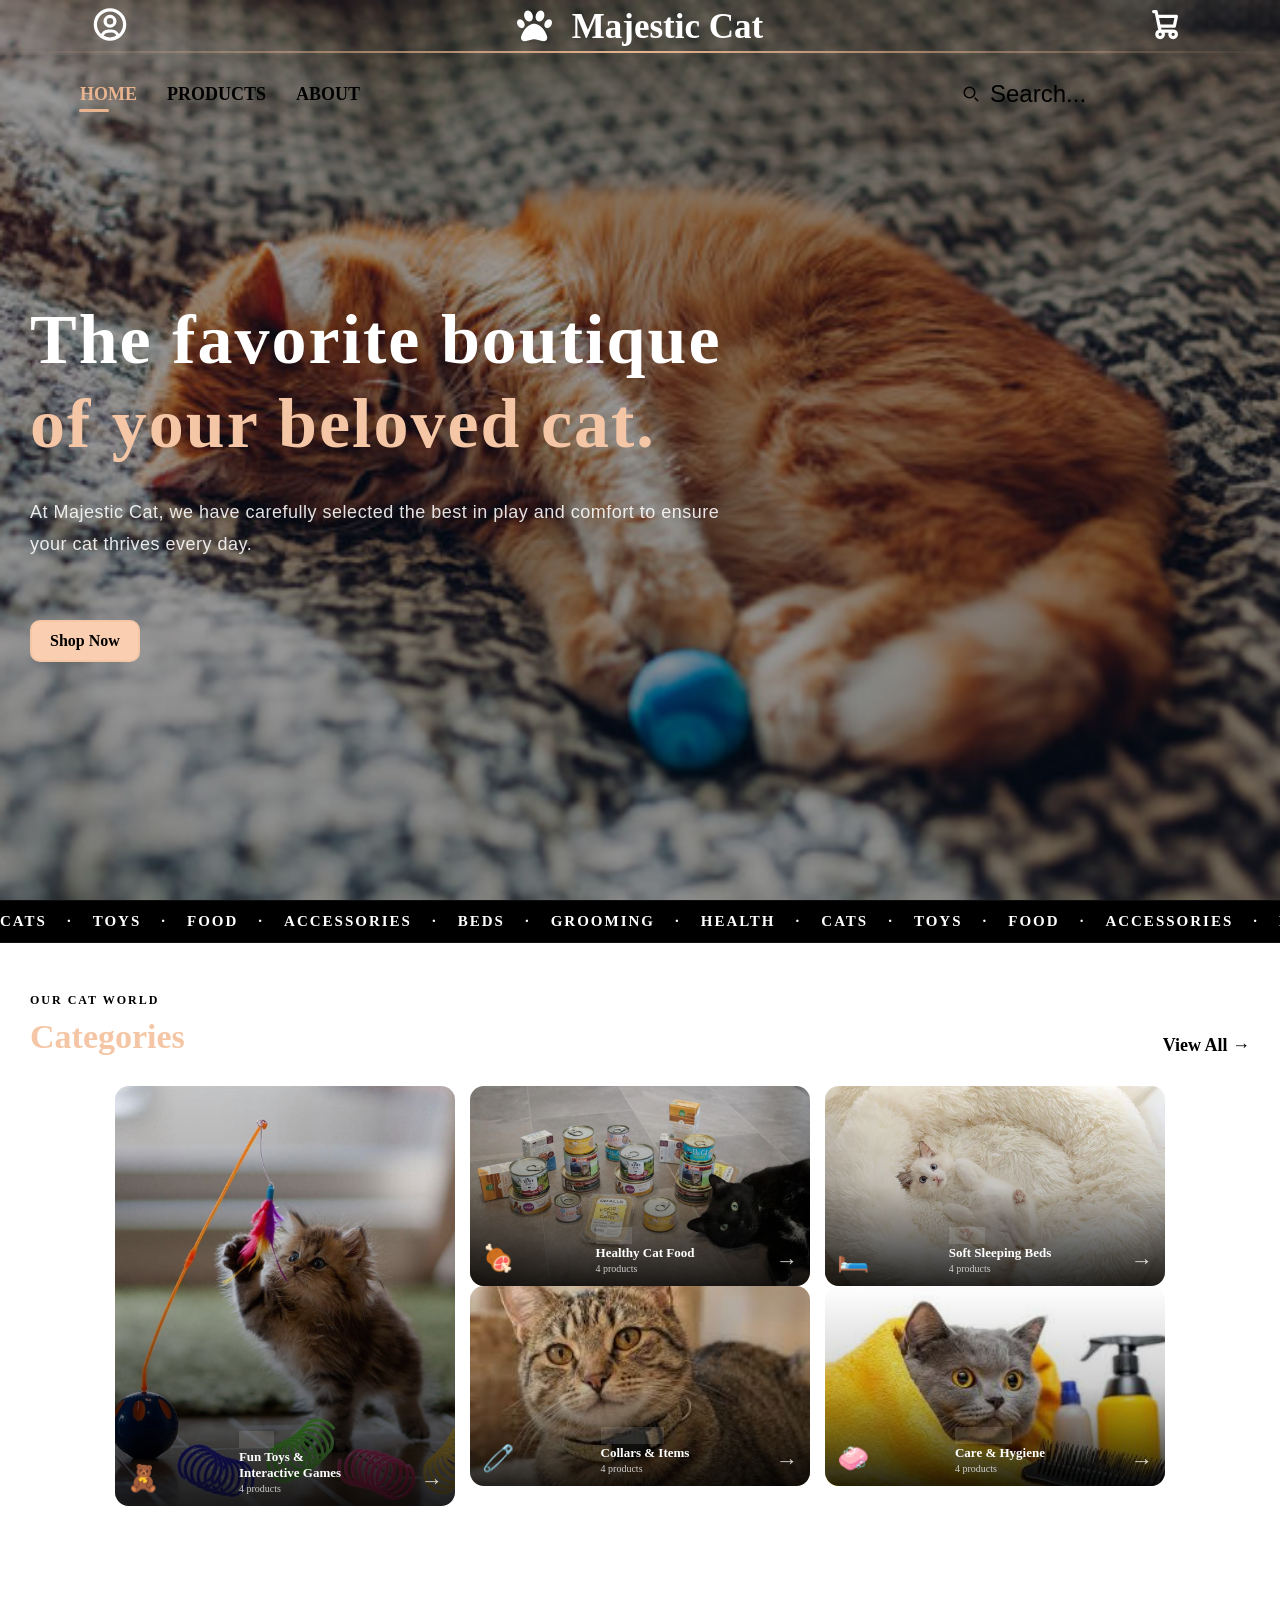
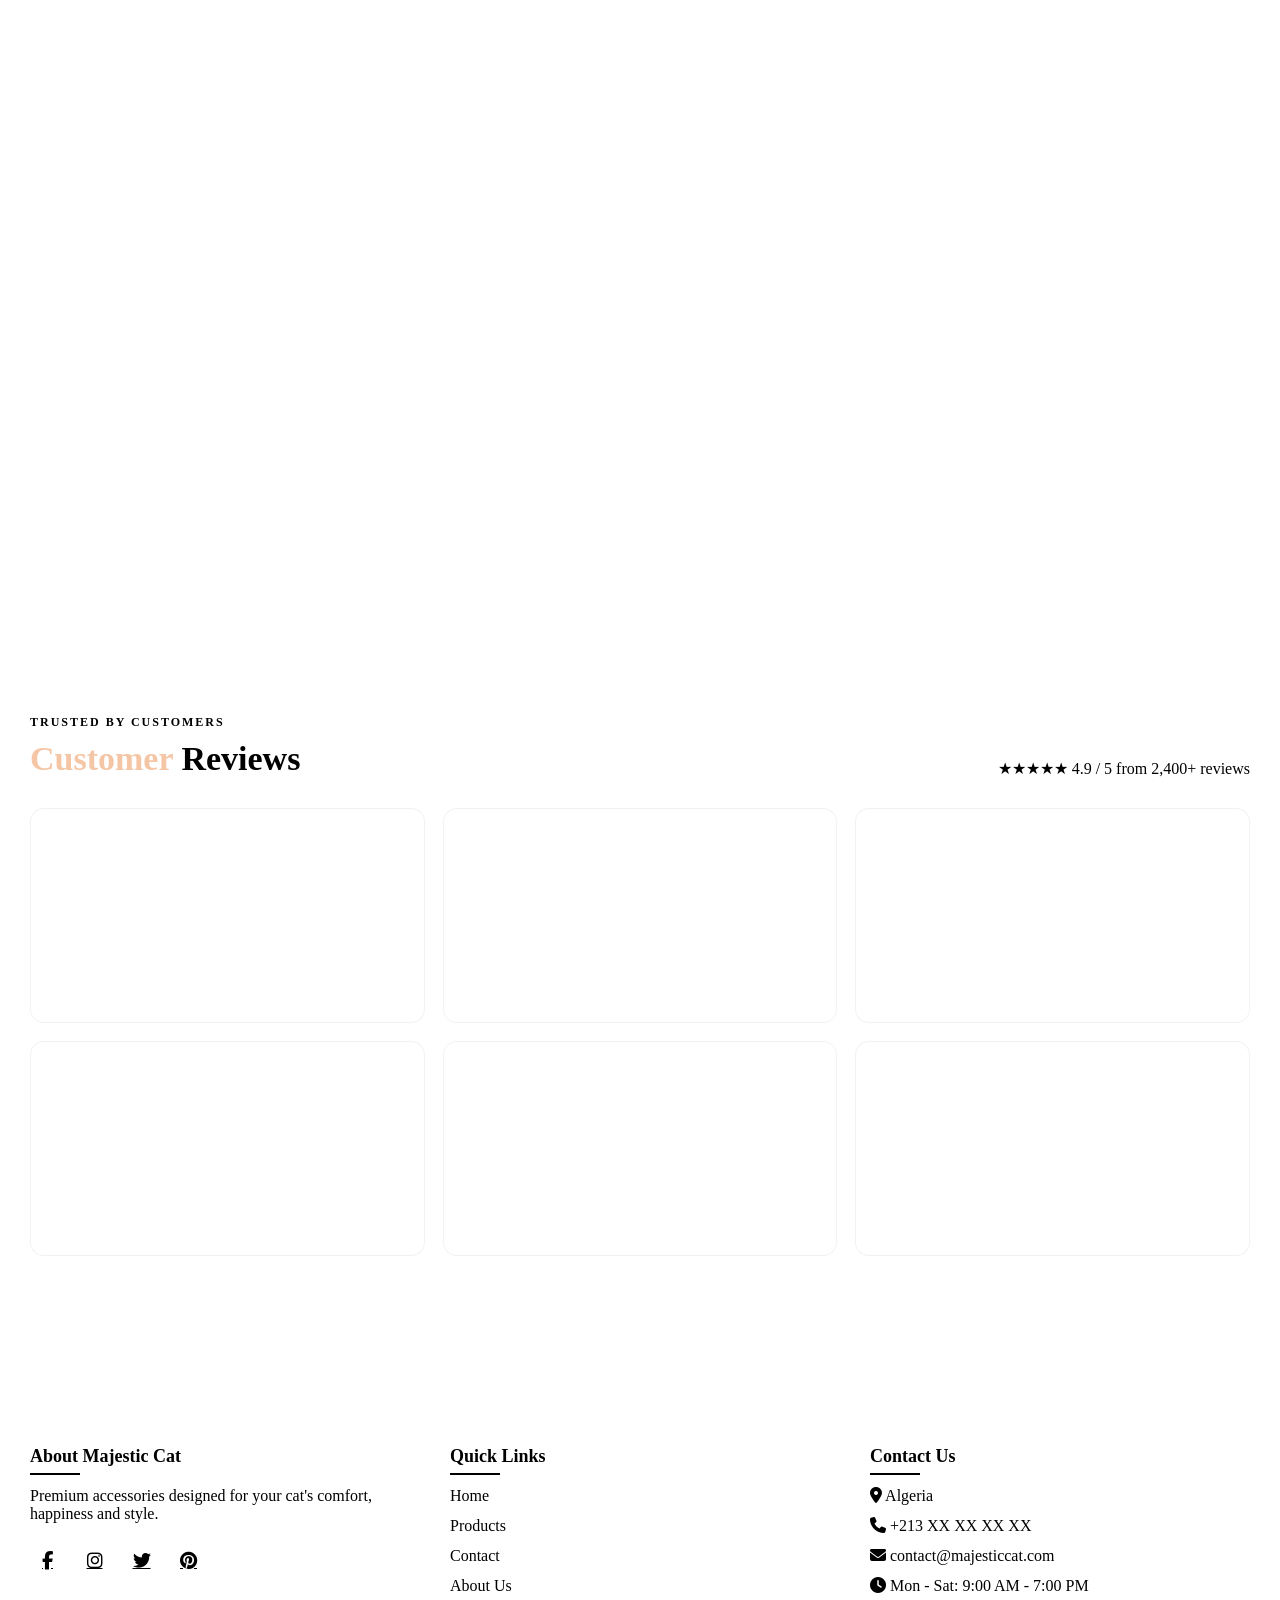
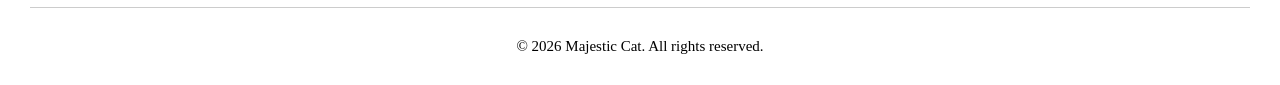
==== commit 7b81aa95: "Update index.html" ====
--- a/index.html
+++ b/index.html
@@ -6,7 +6,7 @@
   <link rel="stylesheet" href="https://cdnjs.cloudflare.com/ajax/libs/font-awesome/6.7.2/css/all.min.css">
   <link href="https://fonts.googleapis.com/css2?family=Playfair&family=Poppins&display=swap" rel="stylesheet">
   <title>Majestic Cat</title>
-  <link rel="stylesheet" href="../css/index.css">
+  <link rel="stylesheet" href="css/index.css"/>
   <link rel="stylesheet" href="https://cdnjs.cloudflare.com/ajax/libs/font-awesome/6.5.0/css/all.min.css">
 </head>
 <body>
@@ -28,7 +28,7 @@
      Majestic Cat
     </a>
     <div class="right-icon">
-         <a href="cart.html" class="cart">
+         <a href="html/cart.html"/ class="cart">
     <svg class="w-6 h-6 text-gray-800 dark:text-white" aria-hidden="true" xmlns="http://www.w3.org/2000/svg" width="24" height="24" fill="none" viewBox="0 0 24 24">
   <path stroke="currentColor" stroke-linecap="round" stroke-linejoin="round" stroke-width="2" d="M5 4h1.5L9 16m0 0h8m-8 0a2 2 0 1 0 0 4 2 2 0 0 0 0-4Zm8 0a2 2 0 1 0 0 4 2 2 0 0 0 0-4Zm-8.5-3h9.25L19 7H7.312"/>
 </svg>
@@ -451,4 +451,4 @@
   </div>
 </div>
 </footer>
-<script src="../js/index.js"></script>
+<script src="js/index.js"></script>
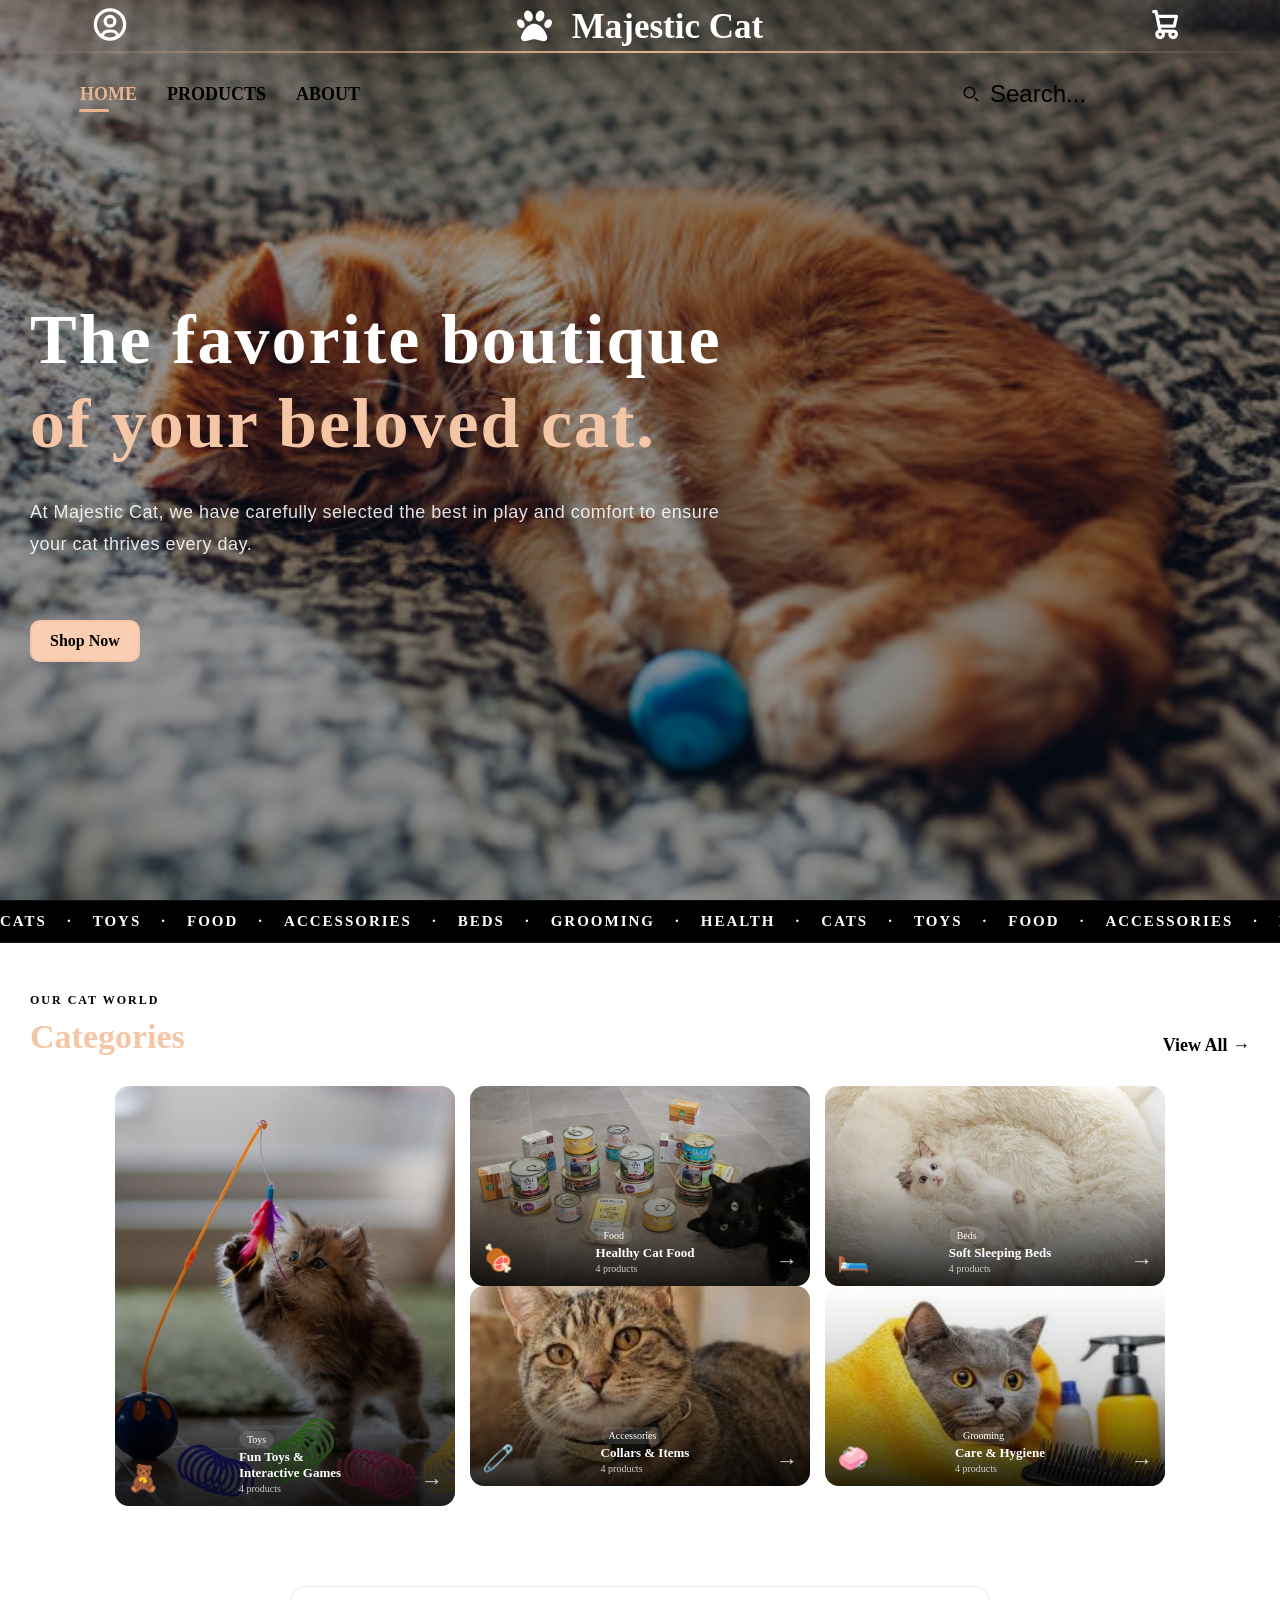
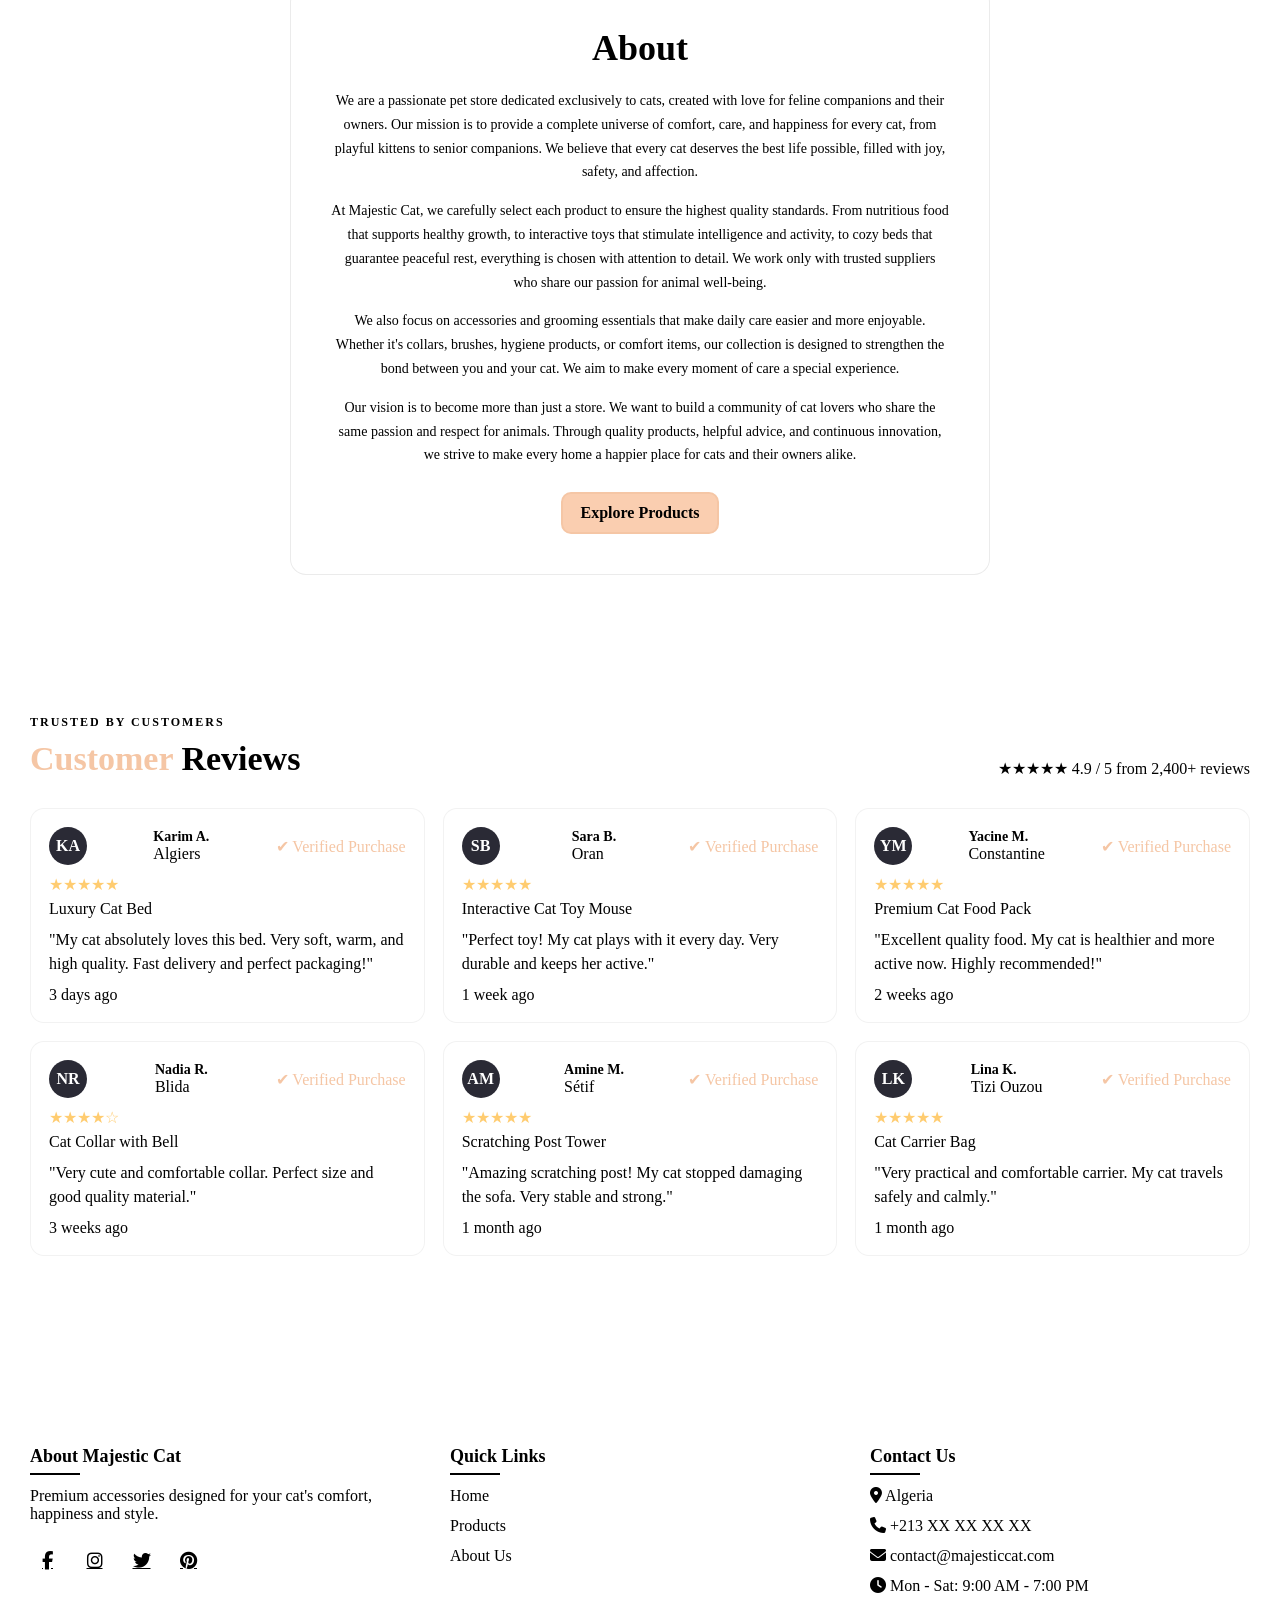
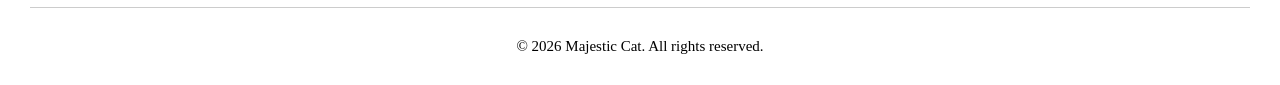
==== commit cc337980: "Update index.html" ====
--- a/index.html
+++ b/index.html
@@ -16,7 +16,7 @@
     <i class="fa-solid fa-bars"></i>
 </div>
     <div class="left-icon">
-        <a href="login&register.html">
+        <a href="html/login&register.html"/>
        <svg class="w-6 h-6 text-gray-800 dark:text-white" aria-hidden="true" xmlns="http://www.w3.org/2000/svg" width="24" height="24" fill="none" viewBox="0 0 24 24">
   <path stroke="currentColor" stroke-linecap="round" stroke-linejoin="round" stroke-width="2" d="M12 21a9 9 0 1 0 0-18 9 9 0 0 0 0 18Zm0 0a8.949 8.949 0 0 0 4.951-1.488A3.987 3.987 0 0 0 13 16h-2a3.987 3.987 0 0 0-3.951 3.512A8.948 8.948 0 0 0 12 21Zm3-11a3 3 0 1 1-6 0 3 3 0 0 1 6 0Z"/>
 </svg>
@@ -41,7 +41,7 @@
     <nav>
         <ul>
             <li><a class="active" href="index.html">HOME</a></li>
-            <li><a href="products.html">PRODUCTS</a></li>
+            <li><a href="html/products.html"/>PRODUCTS</a></li>
             <li><a href="#about">ABOUT</a></li>
         </ul>
 <div class="search-box">
@@ -73,7 +73,7 @@
         At Majestic Cat, we have carefully selected the best in play and comfort to ensure your cat thrives every day.
       </p>
       <div class="hero-buttons">
-        <a href="../html/products.html" class="btn btn-primary">Shop Now</a>
+        <a href="html/products.html"/ class="btn btn-primary">Shop Now</a>
       </div>
     </div>
   </div>
@@ -107,14 +107,14 @@
         <p class="section-eyebrow">Our Cat World</p>
         <h2 class="section-title">Categories</h2>
       </div>
-      <a href="../html/products.html" class="link-all">View All →</a>
+      <a href="html/products.html " class="link-all"/>View All →</a>
     </div>
 
     <div class="cat-grid">
 
       <!-- BIG CARD -->
       <a href="../html/products.html?cat=Fun Toys Interactive Games " class="cat-big">
-        <img src="../image/cat1.jpg" class="cat-img-photo"/>
+        <img src="image/cat1.jpg" class="cat-img-photo"/>
 
         <div class="cat-glow"></div>
 
@@ -135,7 +135,7 @@
 
           <!-- FOOD -->
           <a href="content/produits.html?cat=food" class="cat-small">
-            <img src="../image/cat2.jpg" class="cat-img-photo"/>
+            <img src="image/cat2.jpg" class="cat-img-photo"/>
 
             <div class="cat-glow"></div>
 
@@ -156,7 +156,7 @@
 
           <!-- ACCESSORIES -->
           <a href="content/produits.html?cat=accessories" class="cat-small">
-            <img src="../image/cat3.jpg" class="cat-img-photo"/>
+            <img src="image/cat3.jpg" class="cat-img-photo"/>
 
             <div class="cat-glow"></div>
 
@@ -180,7 +180,7 @@
 
         <!-- BEDS -->
         <a href="produits.html?cat=beds" class="cat-small">
-          <img src="../image/cat4.jpg" class="cat-img-photo"/>
+          <img src="image/cat4.jpg" class="cat-img-photo"/>
 
           <div class="cat-glow"></div>
 
@@ -197,7 +197,7 @@
 
         <!-- GROOMING -->
         <a href="content/produits.html?cat=grooming" class="cat-small">
-          <img src="../image/cat5.jpg" class="cat-img-photo"/>
+          <img src="image/cat5.jpg" class="cat-img-photo"/>
 
           <div class="cat-glow"></div>
 
@@ -239,7 +239,7 @@
 <p class="about-text">
 Our vision is to become more than just a store. We want to build a community of cat lovers who share the same passion and respect for animals. Through quality products, helpful advice, and continuous innovation, we strive to make every home a happier place for cats and their owners alike.
 </p>
-      <a href="../html/product.html" class="btn-primary">
+      <a href="html/product.html" class="btn-primary">
         Explore Products
       </a>
 
@@ -426,10 +426,9 @@
       <h3>Quick Links</h3>
 
       <ul class="footer-links">
-        <li><a href="home.html">Home</a></li>
-        <li><a href="product.html">Products</a></li>
-        <li><a href="contact.html">Contact</a></li>
-        <li><a href="about.html">About Us</a></li>
+        <li><a href="index.html"/>Home</a></li>
+        <li><a href="html/product.html"/>Products</a></li>
+        <li><a href="html/about.html"/>About Us</a></li>
       </ul>
     </div>
 
